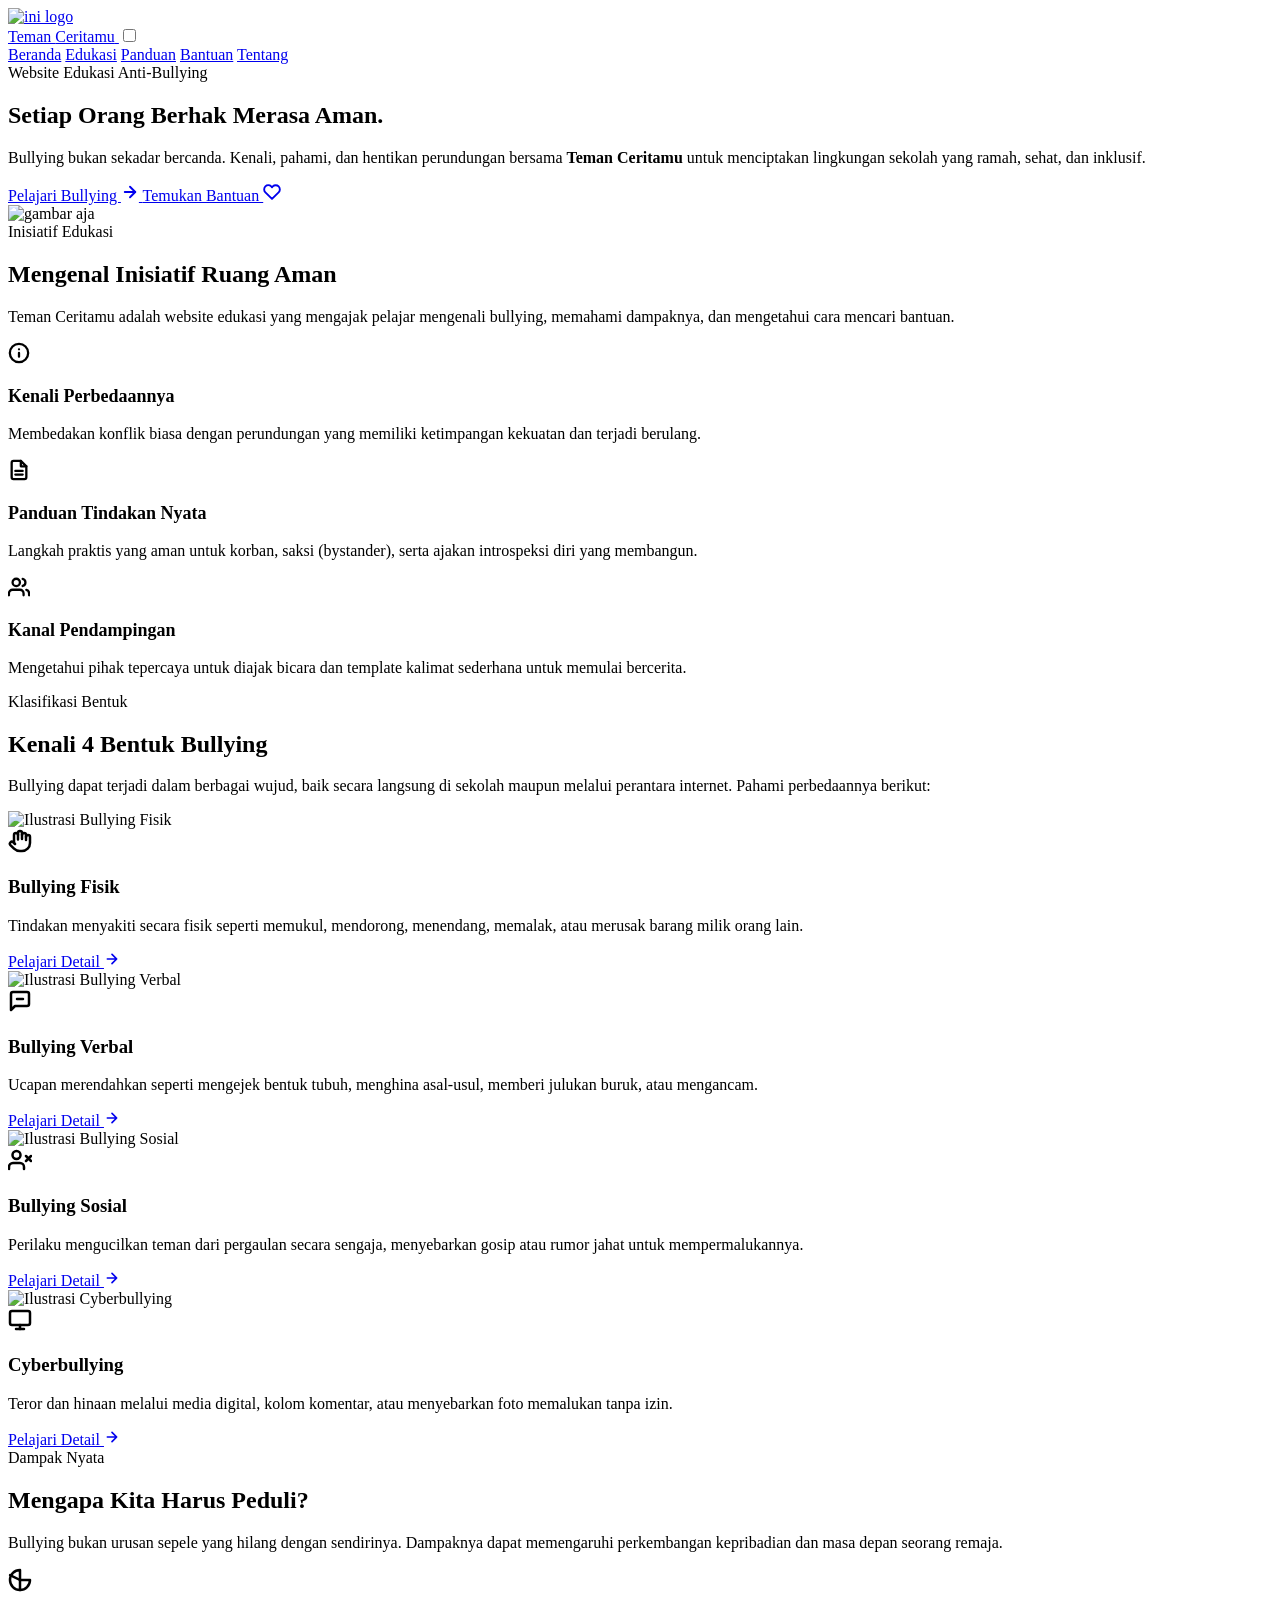
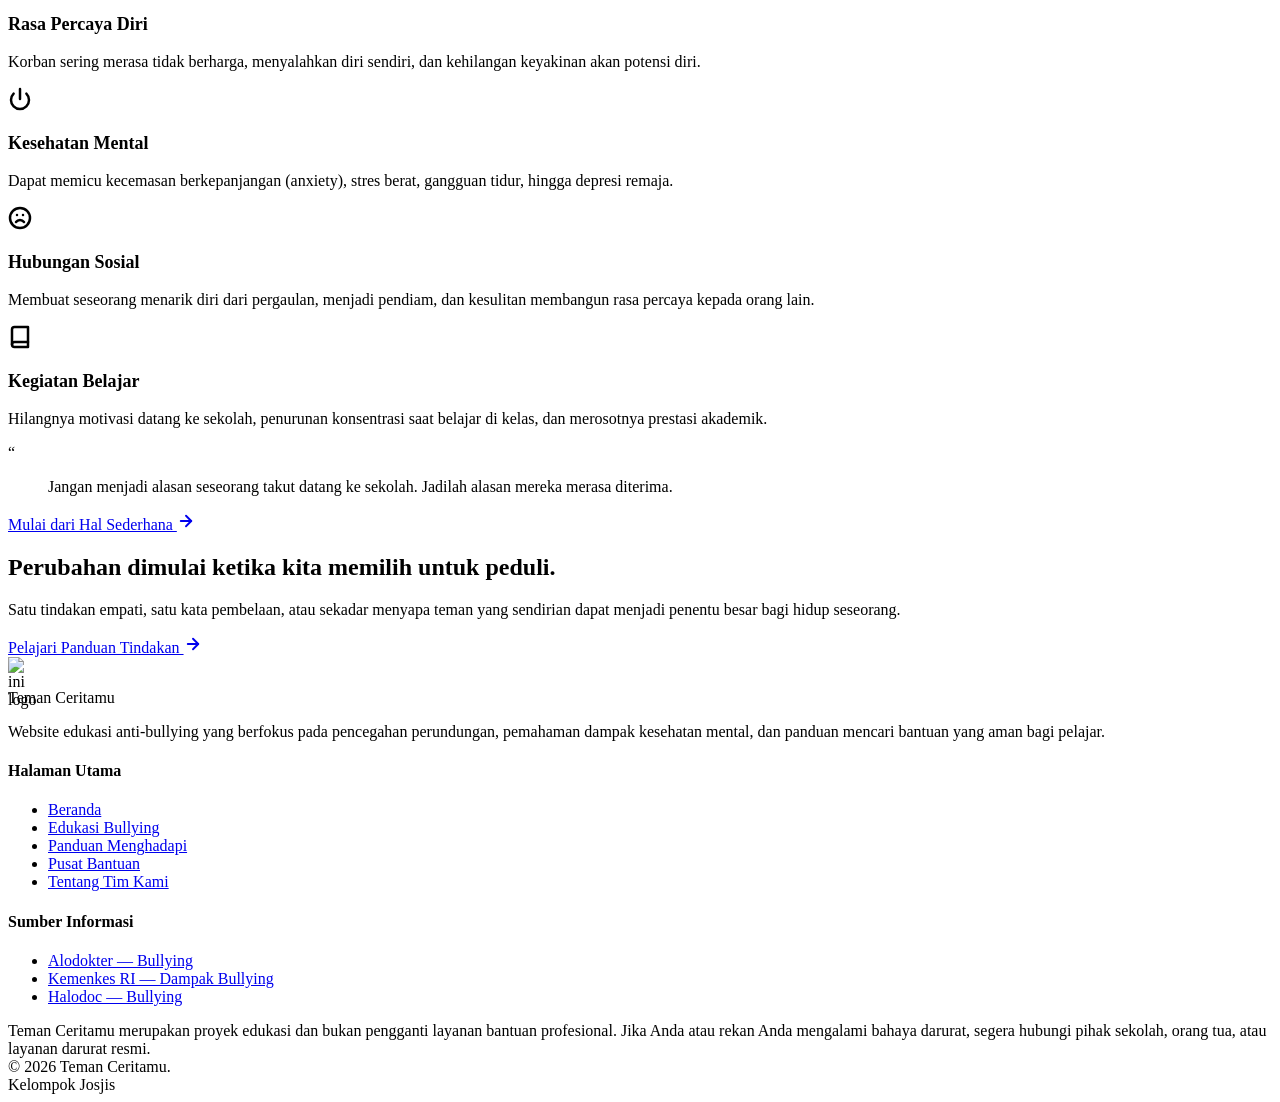
==== index.html @ 31655ce1 "Add files via upload" ====
<!DOCTYPE html>
<html lang="id">
<head>
  <meta charset="UTF-8">
  <meta name="viewport" content="width=device-width, initial-scale=1.0">
  <meta name="description" content="Ruang Aman — Website edukasi anti-bullying untuk pelajar. Kenali bentuk perundungan, pahami dampaknya, dan ketahui langkah aman untuk saling mendukung.">
  <title>Ruang Aman — Setiap Orang Berhak Merasa Aman</title>
  
  <!-- Google Fonts: Plus Jakarta Sans -->
  <link rel="preconnect" href="https://fonts.googleapis.com">
  <link rel="preconnect" href="https://fonts.gstatic.com" crossorigin>
  <link href="https://fonts.googleapis.com/css2?family=Plus+Jakarta+Sans:wght@400;500;600;700;800&display=swap" rel="stylesheet">
  
  <!-- CSS Utama -->
  <link rel="stylesheet" href="css/style.css">
</head>
<body>

  <!-- ========================================================================
       1. NAVBAR
       ======================================================================== -->
  <header class="navbar">
    <div class="container navbar-container">
      <!-- Logo Brand -->
      <a href="index.html" class="brand-logo" aria-label="Beranda Ruang Aman">
        <div class="brand-icon-wrapper">
          <img src="images/logo1.jpg" alt="ini logo">
        </div>
        <span class="brand-name">Teman <span>Ceritamu</span></span>
      </a>

      <!-- Checkbox Toggle Hack untuk Mobile Menu (Pure CSS) -->
      <input type="checkbox" id="navToggleCheckbox" class="nav-toggle-checkbox">
      <label for="navToggleCheckbox" class="nav-toggle" aria-label="Buka navigasi menu">
        <div class="hamburger-line"></div>
      </label>

      <!-- Menu Navigasi Desktop & Mobile -->
      <nav class="nav-menu" id="navMenu">
        <a href="index.html" class="nav-link active">Beranda</a>
        <a href="edukasi.html" class="nav-link">Edukasi</a>
        <a href="panduan.html" class="nav-link">Panduan</a>
        <a href="bantuan.html" class="nav-link">Bantuan</a>
        <a href="tentang.html" class="nav-link">Tentang</a>
      </nav>
    </div>
  </header>

  <!-- ========================================================================
       2. HERO SECTION
       ======================================================================== -->
  <main>
    <section class="hero">
      <div class="container">
        <div class="hero-grid">
          <!-- Sisi Teks / Konten -->
          <div class="hero-content reveal">
            <span class="badge badge-primary">Website Edukasi Anti-Bullying</span>
            <h1 class="hero-title">
              Setiap Orang Berhak <span class="text-gradient">Merasa Aman.</span>
            </h1>
            <p class="hero-subtitle">
              Bullying bukan sekadar bercanda. Kenali, pahami, dan hentikan perundungan bersama <strong>Teman Ceritamu</strong> untuk menciptakan lingkungan sekolah yang ramah, sehat, dan inklusif.
            </p>
            <div class="btn-group">
              <a href="edukasi.html" class="btn btn-primary btn-lg">
                Pelajari Bullying
                <svg width="18" height="18" viewBox="0 0 24 24" fill="none" stroke="currentColor" stroke-width="2.5" stroke-linecap="round" stroke-linejoin="round">
                  <line x1="5" y1="12" x2="19" y2="12"></line>
                  <polyline points="12 5 19 12 12 19"></polyline>
                </svg>
              </a>
              <a href="bantuan.html" class="btn btn-secondary btn-lg">
                Temukan Bantuan
                <svg width="18" height="18" viewBox="0 0 24 24" fill="none" stroke="currentColor" stroke-width="2.5" stroke-linecap="round" stroke-linejoin="round">
                  <path d="M20.84 4.61a5.5 5.5 0 0 0-7.78 0L12 5.67l-1.06-1.06a5.5 5.5 0 0 0-7.78 7.78l1.06 1.06L12 21.23l7.78-7.78 1.06-1.06a5.5 5.5 0 0 0 0-7.78z"></path>
                </svg>
              </a>
            </div>
          </div>

          <!-- Sisi Ilustrasi / Foto Pelajar -->
          <div class="hero-visual reveal delay-100">
            <div class="hero-image-wrapper">
              <img src="images/hero.jpg" alt="gambar aja" class="hero-image">
            </div>
        </div>
      </div>
    </section>

    <!-- ========================================================================
         3. PENGENALAN RUANG AMAN
         ======================================================================== -->
    <section class="section bg-white">
      <div class="container">
        <div class="section-header text-center reveal">
          <span class="badge badge-mint">Inisiatif Edukasi</span>
          <h2 class="section-title">Mengenal Inisiatif Ruang Aman</h2>
          <p class="section-subtitle">
            Teman Ceritamu adalah website edukasi yang mengajak pelajar mengenali bullying, memahami dampaknya, dan mengetahui cara mencari bantuan.
          </p>
        </div>

        <div class="grid-3">
          <!-- Fitur 1 -->
          <div class="feature-box reveal">
            <div class="feature-icon icon-box-blue">
              <svg width="22" height="22" viewBox="0 0 24 24" fill="none" stroke="currentColor" stroke-width="2.5" stroke-linecap="round" stroke-linejoin="round">
                <circle cx="12" cy="12" r="10"></circle>
                <line x1="12" y1="16" x2="12" y2="12"></line>
                <line x1="12" y1="8" x2="12.01" y2="8"></line>
              </svg>
            </div>
            <div>
              <h3 class="card-title" style="font-size: 1.125rem;">Kenali Perbedaannya</h3>
              <p class="card-desc">Membedakan konflik biasa dengan perundungan yang memiliki ketimpangan kekuatan dan terjadi berulang.</p>
            </div>
          </div>

          <!-- Fitur 2 -->
          <div class="feature-box reveal delay-100">
            <div class="feature-icon icon-box-mint">
              <svg width="22" height="22" viewBox="0 0 24 24" fill="none" stroke="currentColor" stroke-width="2.5" stroke-linecap="round" stroke-linejoin="round">
                <path d="M14 2H6a2 2 0 0 0-2 2v16a2 2 0 0 0 2 2h12a2 2 0 0 0 2-2V8z"></path>
                <polyline points="14 2 14 8 20 8"></polyline>
                <line x1="16" y1="13" x2="8" y2="13"></line>
                <line x1="16" y1="17" x2="8" y2="17"></line>
              </svg>
            </div>
            <div>
              <h3 class="card-title" style="font-size: 1.125rem;">Panduan Tindakan Nyata</h3>
              <p class="card-desc">Langkah praktis yang aman untuk korban, saksi (bystander), serta ajakan introspeksi diri yang membangun.</p>
            </div>
          </div>

          <!-- Fitur 3 -->
          <div class="feature-box reveal delay-200">
            <div class="feature-icon icon-box-lavender">
              <svg width="22" height="22" viewBox="0 0 24 24" fill="none" stroke="currentColor" stroke-width="2.5" stroke-linecap="round" stroke-linejoin="round">
                <path d="M17 21v-2a4 4 0 0 0-4-4H5a4 4 0 0 0-4 4v2"></path>
                <circle cx="9" cy="7" r="4"></circle>
                <path d="M23 21v-2a4 4 0 0 0-3-3.87"></path>
                <path d="M16 3.13a4 4 0 0 1 0 7.75"></path>
              </svg>
            </div>
            <div>
              <h3 class="card-title" style="font-size: 1.125rem;">Kanal Pendampingan</h3>
              <p class="card-desc">Mengetahui pihak tepercaya untuk diajak bicara dan template kalimat sederhana untuk memulai bercerita.</p>
            </div>
          </div>
        </div>
      </div>
    </section>

    <!-- ========================================================================
         4. KENALI BENTUK BULLYING
         ======================================================================== -->
    <section class="section bg-light-blue">
      <div class="container">
        <div class="section-header text-center reveal">
          <span class="badge badge-primary">Klasifikasi Bentuk</span>
          <h2 class="section-title">Kenali 4 Bentuk Bullying</h2>
          <p class="section-subtitle">
            Bullying dapat terjadi dalam berbagai wujud, baik secara langsung di sekolah maupun melalui perantara internet. Pahami perbedaannya berikut:
          </p>
        </div>

        <div class="grid-4">
          <!-- Kartu 1: Fisik -->
          <div class="card-media reveal">
            <img src="images/fisik.jpg" alt="Ilustrasi Bullying Fisik" class="card-media-img">
            <div class="card-media-body">
              <div class="icon-box icon-box-rose">
                <svg width="24" height="24" viewBox="0 0 24 24" fill="none" stroke="currentColor" stroke-width="2.5" stroke-linecap="round" stroke-linejoin="round">
                  <path d="M18 11V6a2 2 0 0 0-2-2v0a2 2 0 0 0-2 2v0"></path>
                  <path d="M14 10V4a2 2 0 0 0-2-2v0a2 2 0 0 0-2 2v2"></path>
                  <path d="M10 10.5V6a2 2 0 0 0-2-2v0a2 2 0 0 0-2 2v8"></path>
                  <path d="M18 8a2 2 0 1 1 4 0v6a8 8 0 0 1-8 8h-2c-2.8 0-4.5-.86-5.99-2.34l-3.6-3.6a2 2 0 0 1 2.83-2.82L7 15"></path>
                </svg>
              </div>
              <h3 class="card-title">Bullying Fisik</h3>
              <p class="card-desc">Tindakan menyakiti secara fisik seperti memukul, mendorong, menendang, memalak, atau merusak barang milik orang lain.</p>
              <a href="edukasi.html" class="card-link">
                Pelajari Detail
                <svg width="16" height="16" viewBox="0 0 24 24" fill="none" stroke="currentColor" stroke-width="2.5" stroke-linecap="round" stroke-linejoin="round"><path d="M5 12h14M12 5l7 7-7 7"/></svg>
              </a>
            </div>
          </div>

          <!-- Kartu 2: Verbal -->
          <div class="card-media reveal delay-100">
            <img src="images/verbal.jpeg" alt="Ilustrasi Bullying Verbal" class="card-media-img">
            <div class="card-media-body">
              <div class="icon-box icon-box-amber">
                <svg width="24" height="24" viewBox="0 0 24 24" fill="none" stroke="currentColor" stroke-width="2.5" stroke-linecap="round" stroke-linejoin="round">
                  <path d="M21 15a2 2 0 0 1-2 2H7l-4 4V5a2 2 0 0 1 2-2h14a2 2 0 0 1 2 2z"></path>
                  <line x1="9" y1="10" x2="15" y2="10"></line>
                </svg>
              </div>
              <h3 class="card-title">Bullying Verbal</h3>
              <p class="card-desc">Ucapan merendahkan seperti mengejek bentuk tubuh, menghina asal-usul, memberi julukan buruk, atau mengancam.</p>
              <a href="edukasi.html" class="card-link">
                Pelajari Detail
                <svg width="16" height="16" viewBox="0 0 24 24" fill="none" stroke="currentColor" stroke-width="2.5" stroke-linecap="round" stroke-linejoin="round"><path d="M5 12h14M12 5l7 7-7 7"/></svg>
              </a>
            </div>
          </div>

          <!-- Kartu 3: Sosial -->
          <div class="card-media reveal delay-200">
            <img src="images/sosial.jpeg" alt="Ilustrasi Bullying Sosial" class="card-media-img">
            <div class="card-media-body">
              <div class="icon-box icon-box-lavender">
                <svg width="24" height="24" viewBox="0 0 24 24" fill="none" stroke="currentColor" stroke-width="2.5" stroke-linecap="round" stroke-linejoin="round">
                  <path d="M16 21v-2a4 4 0 0 0-4-4H5a4 4 0 0 0-4 4v2"></path>
                  <circle cx="8.5" cy="7" r="4"></circle>
                  <line x1="18" y1="8" x2="23" y2="13"></line>
                  <line x1="23" y1="8" x2="18" y2="13"></line>
                </svg>
              </div>
              <h3 class="card-title">Bullying Sosial</h3>
              <p class="card-desc">Perilaku mengucilkan teman dari pergaulan secara sengaja, menyebarkan gosip atau rumor jahat untuk mempermalukannya.</p>
              <a href="edukasi.html" class="card-link">
                Pelajari Detail
                <svg width="16" height="16" viewBox="0 0 24 24" fill="none" stroke="currentColor" stroke-width="2.5" stroke-linecap="round" stroke-linejoin="round"><path d="M5 12h14M12 5l7 7-7 7"/></svg>
              </a>
            </div>
          </div>

          <!-- Kartu 4: Cyberbullying -->
          <div class="card-media reveal delay-300">
            <img src="images/cyber.jpeg" alt="Ilustrasi Cyberbullying" class="card-media-img">
            <div class="card-media-body">
              <div class="icon-box icon-box-blue">
                <svg width="24" height="24" viewBox="0 0 24 24" fill="none" stroke="currentColor" stroke-width="2.5" stroke-linecap="round" stroke-linejoin="round">
                  <rect x="2" y="3" width="20" height="14" rx="2" ry="2"></rect>
                  <line x1="8" y1="21" x2="16" y2="21"></line>
                  <line x1="12" y1="17" x2="12" y2="21"></line>
                </svg>
              </div>
              <h3 class="card-title">Cyberbullying</h3>
              <p class="card-desc">Teror dan hinaan melalui media digital, kolom komentar, atau menyebarkan foto memalukan tanpa izin.</p>
              <a href="edukasi.html" class="card-link">
                Pelajari Detail
                <svg width="16" height="16" viewBox="0 0 24 24" fill="none" stroke="currentColor" stroke-width="2.5" stroke-linecap="round" stroke-linejoin="round"><path d="M5 12h14M12 5l7 7-7 7"/></svg>
              </a>
            </div>
          </div>
        </div>
      </div>
    </section>

    <!-- ========================================================================
         5. MENGAPA KITA HARUS PEDULI?
         ======================================================================== -->
    <section class="section bg-white">
      <div class="container">
        <div class="section-header text-center reveal">
          <span class="badge badge-amber">Dampak Nyata</span>
          <h2 class="section-title">Mengapa Kita Harus Peduli?</h2>
          <p class="section-subtitle">
            Bullying bukan urusan sepele yang hilang dengan sendirinya. Dampaknya dapat memengaruhi perkembangan kepribadian dan masa depan seorang remaja.
          </p>
        </div>

        <div class="grid-4">
          <div class="card card-hover reveal">
            <div class="icon-box icon-box-mint">
              <svg width="24" height="24" viewBox="0 0 24 24" fill="none" stroke="currentColor" stroke-width="2.5" stroke-linecap="round" stroke-linejoin="round">
                <path d="M12 2a10 10 0 1 0 10 10H12V2z"></path>
                <path d="M12 12 2.1 7.1"></path>
                <path d="M12 12v10"></path>
              </svg>
            </div>
            <h3 class="card-title" style="font-size: 1.125rem;">Rasa Percaya Diri</h3>
            <p class="card-desc">Korban sering merasa tidak berharga, menyalahkan diri sendiri, dan kehilangan keyakinan akan potensi diri.</p>
          </div>

          <div class="card card-hover reveal delay-100">
            <div class="icon-box icon-box-blue">
              <svg width="24" height="24" viewBox="0 0 24 24" fill="none" stroke="currentColor" stroke-width="2.5" stroke-linecap="round" stroke-linejoin="round">
                <path d="M18.36 6.64a9 9 0 1 1-12.73 0"></path>
                <line x1="12" y1="2" x2="12" y2="12"></line>
              </svg>
            </div>
            <h3 class="card-title" style="font-size: 1.125rem;">Kesehatan Mental</h3>
            <p class="card-desc">Dapat memicu kecemasan berkepanjangan (anxiety), stres berat, gangguan tidur, hingga depresi remaja.</p>
          </div>

          <div class="card card-hover reveal delay-200">
            <div class="icon-box icon-box-lavender">
              <svg width="24" height="24" viewBox="0 0 24 24" fill="none" stroke="currentColor" stroke-width="2.5" stroke-linecap="round" stroke-linejoin="round">
                <circle cx="12" cy="12" r="10"></circle>
                <path d="M16 16s-1.5-2-4-2-4 2-4 2"></path>
                <line x1="9" y1="9" x2="9.01" y2="9"></line>
                <line x1="15" y1="9" x2="15.01" y2="9"></line>
              </svg>
            </div>
            <h3 class="card-title" style="font-size: 1.125rem;">Hubungan Sosial</h3>
            <p class="card-desc">Membuat seseorang menarik diri dari pergaulan, menjadi pendiam, dan kesulitan membangun rasa percaya kepada orang lain.</p>
          </div>

          <div class="card card-hover reveal delay-300">
            <div class="icon-box icon-box-amber">
              <svg width="24" height="24" viewBox="0 0 24 24" fill="none" stroke="currentColor" stroke-width="2.5" stroke-linecap="round" stroke-linejoin="round">
                <path d="M4 19.5A2.5 2.5 0 0 1 6.5 17H20"></path>
                <path d="M6.5 2H20v20H6.5A2.5 2.5 0 0 1 4 19.5v-15A2.5 2.5 0 0 1 6.5 2z"></path>
              </svg>
            </div>
            <h3 class="card-title" style="font-size: 1.125rem;">Kegiatan Belajar</h3>
            <p class="card-desc">Hilangnya motivasi datang ke sekolah, penurunan konsentrasi saat belajar di kelas, dan merosotnya prestasi akademik.</p>
          </div>
        </div>
      </div>
    </section>

    <!-- ========================================================================
         6. AJAKAN POSITIF
         ======================================================================== -->
    <section class="section bg-light-mint">
      <div class="container container-narrow">
        <div class="quote-banner reveal">
          <div class="quote-icon">“</div>
          <blockquote class="quote-text">
            Jangan menjadi alasan seseorang takut datang ke sekolah. <span class="quote-highlight">Jadilah alasan mereka merasa diterima.</span>
          </blockquote>
          <a href="panduan.html" class="btn btn-mint btn-lg">
            Mulai dari Hal Sederhana
            <svg width="18" height="18" viewBox="0 0 24 24" fill="none" stroke="currentColor" stroke-width="2.5" stroke-linecap="round" stroke-linejoin="round">
              <line x1="5" y1="12" x2="19" y2="12"></line>
              <polyline points="12 5 19 12 12 19"></polyline>
            </svg>
          </a>
        </div>
      </div>
    </section>

    <!-- ========================================================================
         7. PENUTUP HALAMAN (BANNER CTA)
         ======================================================================== -->
    <section class="section-sm bg-white">
      <div class="container">
        <div class="cta-banner reveal">
          <h2 class="cta-banner-title">Perubahan dimulai ketika kita memilih untuk peduli.</h2>
          <p class="cta-banner-desc">
            Satu tindakan empati, satu kata pembelaan, atau sekadar menyapa teman yang sendirian dapat menjadi penentu besar bagi hidup seseorang.
          </p>
          <div class="btn-group" style="justify-content: center;">
            <a href="panduan.html" class="btn btn-white btn-lg">
              Pelajari Panduan Tindakan
              <svg width="18" height="18" viewBox="0 0 24 24" fill="none" stroke="currentColor" stroke-width="2.5" stroke-linecap="round" stroke-linejoin="round">
                <line x1="5" y1="12" x2="19" y2="12"></line>
                <polyline points="12 5 19 12 12 19"></polyline>
              </svg>
            </a>
          </div>
        </div>
      </div>
    </section>
  </main>

  <!-- ========================================================================
       8. FOOTER
       ======================================================================== -->
  <footer class="footer">
    <div class="container">
      <div class="footer-grid">
        <!-- Kolom Brand -->
        <div>
          <div class="footer-brand-title">
            <div style="width: 32px; height: 32px;">
          <img src="images/logo1.jpg" alt="ini logo">
            </div>
            <span>Teman Ceritamu</span>
          </div>
          <p class="footer-brand-desc">
            Website edukasi anti-bullying yang berfokus pada pencegahan perundungan, pemahaman dampak kesehatan mental, dan panduan mencari bantuan yang aman bagi pelajar.
          </p>
        </div>

        <!-- Kolom Navigasi -->
        <div>
          <h4 class="footer-column-title">Halaman Utama</h4>
          <ul class="footer-links">
            <li><a href="index.html" class="footer-link">Beranda</a></li>
            <li><a href="edukasi.html" class="footer-link">Edukasi Bullying</a></li>
            <li><a href="panduan.html" class="footer-link">Panduan Menghadapi</a></li>
            <li><a href="bantuan.html" class="footer-link">Pusat Bantuan</a></li>
            <li><a href="tentang.html" class="footer-link">Tentang Tim Kami</a></li>
          </ul>
        </div>

        <!-- Kolom Sumber Referensi -->
        <div>
          <h4 class="footer-column-title">Sumber Informasi</h4>
          <ul class="footer-links">
            <li>
              <a href="https://www.alodokter.com/bullying" target="_blank" rel="noopener noreferrer" class="footer-link">
                Alodokter — Bullying
              </a>
            </li>
            <li>
              <a href="https://keslan.kemkes.go.id/view_artikel/3704/dampak-perilaku-bullying-di-sekolah-terhadap-kesehatan-mental-anak" target="_blank" rel="noopener noreferrer" class="footer-link">
                Kemenkes RI — Dampak Bullying
              </a>
            </li>
            <li>
              <a href="https://www.halodoc.com/kesehatan/bullying" target="_blank" rel="noopener noreferrer" class="footer-link">
                Halodoc — Bullying
              </a>
            </li>
          </ul>
        </div>
      </div>

      <!-- Catatan Edukasi Disclaimer -->
      <div class="footer-disclaimer">
        Teman Ceritamu merupakan proyek edukasi dan bukan pengganti layanan bantuan profesional. Jika Anda atau rekan Anda mengalami bahaya darurat, segera hubungi pihak sekolah, orang tua, atau layanan darurat resmi.
      </div>

      <!-- Baris Bawah Copyright -->
      <div class="footer-bottom">
        <div>&copy; 2026 Teman Ceritamu.</div>
        <div>Kelompok Josjis</div>
      </div>
    </div>
  </footer>
</body>
</html>
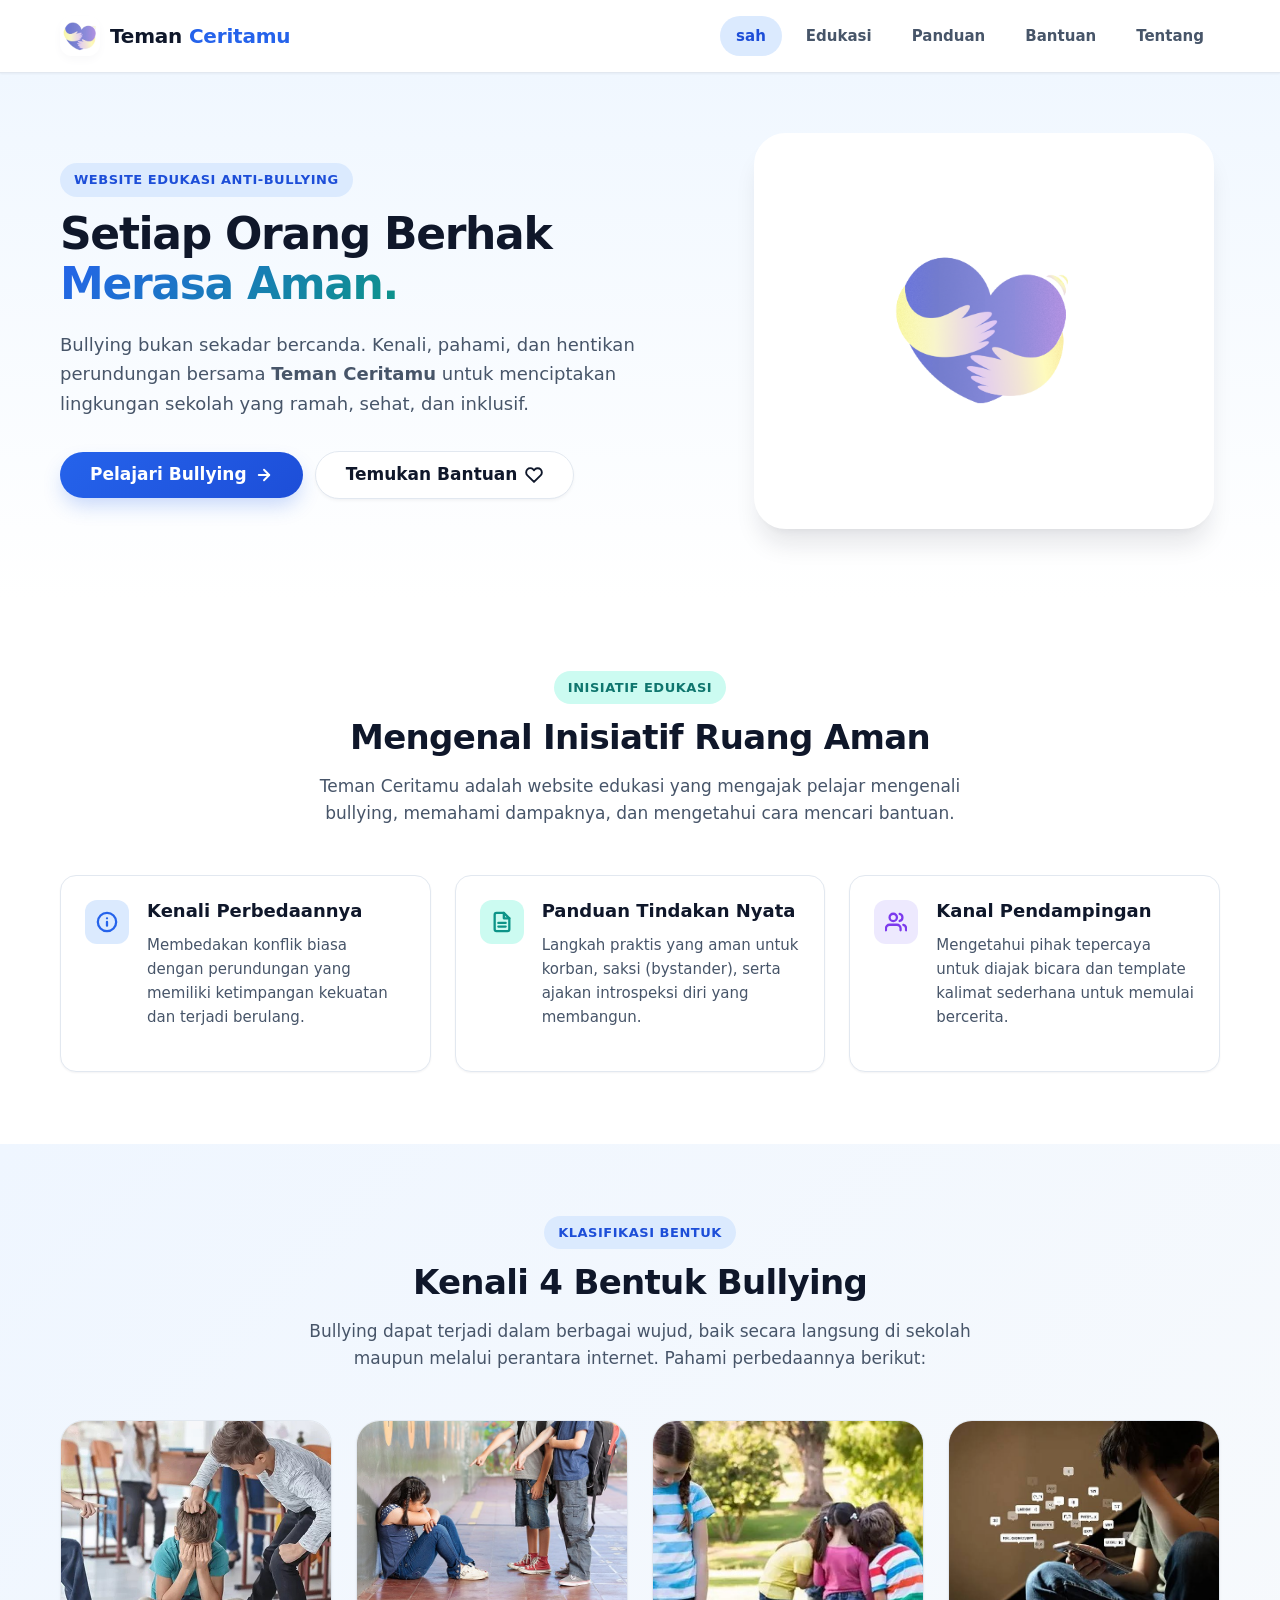
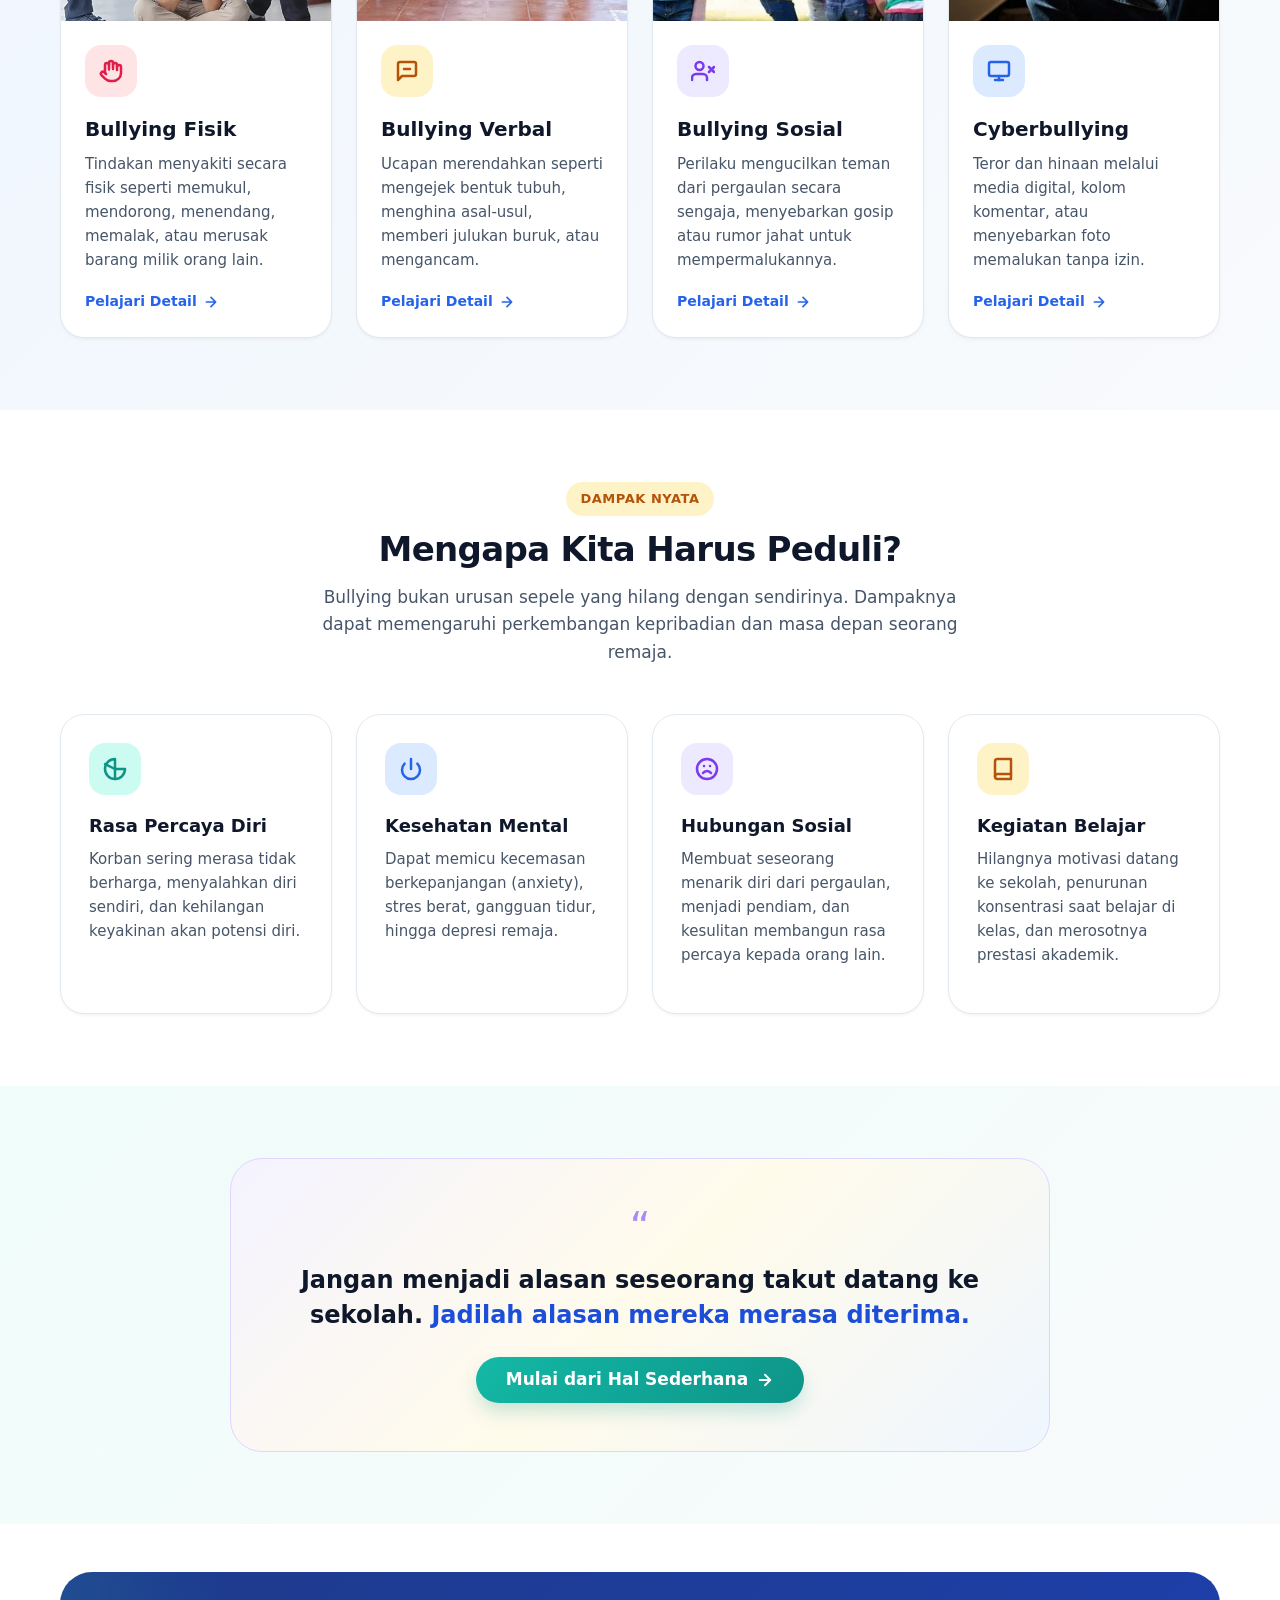
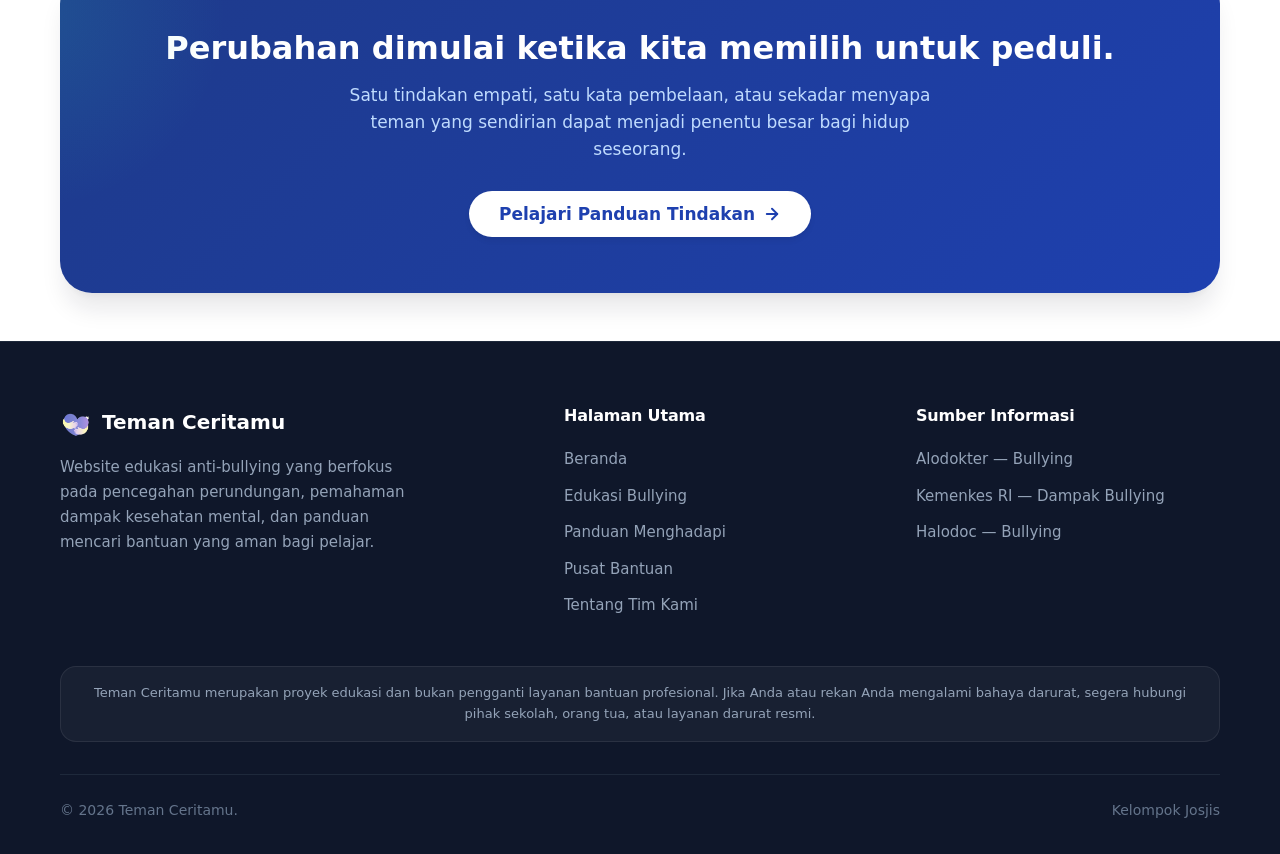
==== commit e77989a9: "secon" ====
--- a/index.html
+++ b/index.html
@@ -37,7 +37,7 @@
 
       <!-- Menu Navigasi Desktop & Mobile -->
       <nav class="nav-menu" id="navMenu">
-        <a href="index.html" class="nav-link active">Beranda</a>
+        <a href="index.html" class="nav-link active">sah</a>
         <a href="edukasi.html" class="nav-link">Edukasi</a>
         <a href="panduan.html" class="nav-link">Panduan</a>
         <a href="bantuan.html" class="nav-link">Bantuan</a>
--- a/css/style.css
+++ b/css/style.css
@@ -0,0 +1,2162 @@
+/* ==========================================================================
+   RUANG AMAN — WEBSITE EDUKASI ANTI-BULLYING
+   100% PURE HTML5 & CSS3 (Murni Tanpa JavaScript & Tanpa Framework)
+   ========================================================================== */
+
+/* --------------------------------------------------------------------------
+   1. CSS VARIABLES (DESIGN SYSTEM TOKENS)
+   -------------------------------------------------------------------------- */
+:root {
+  /* Warna Utama (Soft & Vibrant Blue) */
+  --primary-50: #eff6ff;
+  --primary-100: #dbeafe;
+  --primary-200: #bfdbfe;
+  --primary-300: #93c5fd;
+  --primary-400: #60a5fa;
+  --primary-500: #3b82f6;
+  --primary-600: #2563eb;
+  --primary-700: #1d4ed8;
+  --primary-800: #1e40af;
+  --primary-900: #1e3a8a;
+
+  /* Warna Pendukung (Toska / Mint) */
+  --mint-50: #f0fdfa;
+  --mint-100: #ccfbf1;
+  --mint-200: #99f6e4;
+  --mint-300: #5eead4;
+  --mint-400: #2dd4bf;
+  --mint-500: #14b8a6;
+  --mint-600: #0d9488;
+  --mint-700: #0f766e;
+
+  /* Warna Aksen (Lavender & Kuning Lembut) */
+  --lavender-50: #f5f3ff;
+  --lavender-100: #ede9fe;
+  --lavender-200: #ddd6fe;
+  --lavender-400: #a78bfa;
+  --lavender-600: #7c3aed;
+
+  --amber-50: #fffbeb;
+  --amber-100: #fef3c7;
+  --amber-200: #fde68a;
+  --amber-500: #f59e0b;
+  --amber-700: #b45309;
+
+  --rose-50: #fff1f2;
+  --rose-100: #ffe4e6;
+  --rose-500: #f43f5e;
+  --rose-600: #e11d48;
+
+  /* Latar Belakang & Netral */
+  --bg-body: #f8fafc;
+  --bg-surface: #ffffff;
+  --bg-surface-alt: #f1f5f9;
+  --bg-footer: #0f172a;
+
+  /* Tipografi & Teks */
+  --text-main: #0f172a;
+  --text-muted: #475569;
+  --text-light: #64748b;
+  --text-lighter: #94a3b8;
+  --text-white: #ffffff;
+
+  /* Border & Garis */
+  --border-light: #e2e8f0;
+  --border-primary: #bfdbfe;
+
+  /* Shadow / Bayangan Halus Modern */
+  --shadow-xs: 0 1px 2px 0 rgba(15, 23, 42, 0.05);
+  --shadow-sm: 0 2px 4px -1px rgba(15, 23, 42, 0.06), 0 1px 2px -1px rgba(15, 23, 42, 0.04);
+  --shadow-md: 0 4px 6px -1px rgba(15, 23, 42, 0.08), 0 2px 4px -2px rgba(15, 23, 42, 0.04);
+  --shadow-lg: 0 10px 15px -3px rgba(15, 23, 42, 0.08), 0 4px 6px -4px rgba(15, 23, 42, 0.04);
+  --shadow-xl: 0 20px 25px -5px rgba(15, 23, 42, 0.1), 0 8px 10px -6px rgba(15, 23, 42, 0.05);
+  --shadow-primary: 0 10px 20px -3px rgba(37, 99, 235, 0.25);
+
+  /* Radius / Sudut Membulat */
+  --radius-sm: 8px;
+  --radius-md: 12px;
+  --radius-lg: 16px;
+  --radius-xl: 24px;
+  --radius-2xl: 32px;
+  --radius-full: 9999px;
+
+  /* Tipografi */
+  --font-family: 'Plus Jakarta Sans', system-ui, -apple-system, BlinkMacSystemFont, 'Segoe UI', Roboto, sans-serif;
+  --transition-fast: 0.2s cubic-bezier(0.4, 0, 0.2, 1);
+  --transition-normal: 0.3s cubic-bezier(0.4, 0, 0.2, 1);
+  --transition-slow: 0.5s cubic-bezier(0.4, 0, 0.2, 1);
+
+  /* Dimensi Container */
+  --container-max: 1200px;
+}
+
+/* --------------------------------------------------------------------------
+   2. RESET & DASAR
+   -------------------------------------------------------------------------- */
+*,
+*::before,
+*::after {
+  box-sizing: border-box;
+  margin: 0;
+  padding: 0;
+}
+
+html {
+  font-size: 16px;
+  scroll-behavior: smooth;
+  -webkit-text-size-adjust: 100%;
+}
+
+body {
+  font-family: var(--font-family);
+  background-color: var(--bg-body);
+  color: var(--text-main);
+  line-height: 1.65;
+  overflow-x: hidden;
+  display: flex;
+  flex-direction: column;
+  min-height: 100vh;
+}
+
+main {
+  flex: 1 0 auto;
+}
+
+img,
+svg {
+  display: block;
+  max-width: 100%;
+  height: auto;
+}
+
+a {
+  color: var(--primary-600);
+  text-decoration: none;
+  transition: color var(--transition-fast), transform var(--transition-fast);
+}
+
+a:hover {
+  color: var(--primary-700);
+}
+
+button {
+  font-family: inherit;
+  font-size: inherit;
+  border: none;
+  background: none;
+  cursor: pointer;
+}
+
+ul, ol {
+  list-style: none;
+}
+
+h1, h2, h3, h4, h5, h6 {
+  color: var(--text-main);
+  font-weight: 700;
+  line-height: 1.25;
+}
+
+/* --------------------------------------------------------------------------
+   3. LAYOUT & CONTAINER
+   -------------------------------------------------------------------------- */
+.container {
+  width: 100%;
+  max-width: var(--container-max);
+  margin-left: auto;
+  margin-right: auto;
+  padding-left: 20px;
+  padding-right: 20px;
+}
+
+.container-narrow {
+  max-width: 860px;
+}
+
+.section {
+  padding-top: 72px;
+  padding-bottom: 72px;
+}
+
+.section-sm {
+  padding-top: 48px;
+  padding-bottom: 48px;
+}
+
+.section-lg {
+  padding-top: 96px;
+  padding-bottom: 96px;
+}
+
+.bg-white {
+  background-color: var(--bg-surface);
+}
+
+.bg-body {
+  background-color: var(--bg-body);
+}
+
+.bg-light-blue {
+  background: linear-gradient(135deg, var(--primary-50) 0%, var(--bg-body) 100%);
+}
+
+.bg-light-mint {
+  background: linear-gradient(135deg, var(--mint-50) 0%, var(--bg-body) 100%);
+}
+
+.bg-gradient-soft {
+  background: linear-gradient(135deg, #f0f7ff 0%, #f0fdf9 50%, #faf5ff 100%);
+}
+
+/* --------------------------------------------------------------------------
+   4. TIPOGRAFI & SECTION HEADER
+   -------------------------------------------------------------------------- */
+.section-header {
+  margin-bottom: 48px;
+}
+
+.section-header.text-center {
+  text-align: center;
+}
+
+.badge {
+  display: inline-flex;
+  align-items: center;
+  gap: 6px;
+  padding: 6px 14px;
+  border-radius: var(--radius-full);
+  font-size: 0.8125rem;
+  font-weight: 700;
+  letter-spacing: 0.04em;
+  text-transform: uppercase;
+  margin-bottom: 12px;
+}
+
+.badge-primary {
+  background-color: var(--primary-100);
+  color: var(--primary-700);
+}
+
+.badge-mint {
+  background-color: var(--mint-100);
+  color: var(--mint-700);
+}
+
+.badge-lavender {
+  background-color: var(--lavender-100);
+  color: var(--lavender-600);
+}
+
+.badge-amber {
+  background-color: var(--amber-100);
+  color: var(--amber-700);
+}
+
+.section-title {
+  font-size: 2.125rem;
+  font-weight: 800;
+  letter-spacing: -0.02em;
+  color: var(--text-main);
+  margin-bottom: 14px;
+}
+
+.section-subtitle {
+  font-size: 1.0625rem;
+  color: var(--text-muted);
+  max-width: 680px;
+  line-height: 1.6;
+}
+
+.section-header.text-center .section-subtitle {
+  margin-left: auto;
+  margin-right: auto;
+}
+
+.text-gradient {
+  background: linear-gradient(135deg, var(--primary-600) 0%, var(--mint-600) 100%);
+  -webkit-background-clip: text;
+  -webkit-text-fill-color: transparent;
+  background-clip: text;
+}
+
+/* --------------------------------------------------------------------------
+   5. NAVBAR & NAVIGASI (PURE CSS HAMBURGER HACK)
+   -------------------------------------------------------------------------- */
+.navbar {
+  position: sticky;
+  top: 0;
+  z-index: 100;
+  background-color: rgba(255, 255, 255, 0.94);
+  backdrop-filter: blur(12px);
+  -webkit-backdrop-filter: blur(12px);
+  border-bottom: 1px solid var(--border-light);
+  box-shadow: var(--shadow-xs);
+  transition: all var(--transition-fast);
+}
+
+.navbar-container {
+  display: flex;
+  align-items: center;
+  justify-content: space-between;
+  height: 72px;
+  position: relative;
+}
+
+/* Logo */
+.brand-logo {
+  display: flex;
+  align-items: center;
+  gap: 10px;
+  font-size: 1.25rem;
+  font-weight: 800;
+  color: var(--primary-900);
+  letter-spacing: -0.01em;
+}
+
+.brand-icon-wrapper {
+  width: 40px;
+  height: 40px;
+  border-radius: var(--radius-md);
+  display: flex;
+  align-items: center;
+  justify-content: center;
+  color: #ffffff;
+  box-shadow: 0 4px 10px rgb(249, 249, 250);
+  transition: transform var(--transition-fast);
+}
+
+.brand-logo:hover .brand-icon-wrapper {
+  transform: scale(1.05);
+}
+
+.brand-name {
+  color: var(--text-main);
+}
+
+.brand-name span {
+  color: var(--primary-600);
+}
+
+/* Checkbox Toggle Hack untuk Mobile */
+.nav-toggle-checkbox {
+  position: absolute;
+  opacity: 0;
+  pointer-events: none;
+}
+
+.nav-toggle {
+  display: none;
+  width: 44px;
+  height: 44px;
+  border-radius: var(--radius-md);
+  align-items: center;
+  justify-content: center;
+  color: var(--text-main);
+  background-color: transparent;
+  cursor: pointer;
+  transition: background-color var(--transition-fast);
+  user-select: none;
+}
+
+.nav-toggle:hover {
+  background-color: var(--primary-50);
+  color: var(--primary-600);
+}
+
+.hamburger-line {
+  width: 22px;
+  height: 2.2px;
+  background-color: currentColor;
+  border-radius: 2px;
+  transition: all 0.25s ease;
+  position: relative;
+}
+
+.hamburger-line::before,
+.hamburger-line::after {
+  content: '';
+  position: absolute;
+  width: 22px;
+  height: 2.2px;
+  background-color: currentColor;
+  border-radius: 2px;
+  left: 0;
+  transition: all 0.25s ease;
+}
+
+.hamburger-line::before {
+  top: -7px;
+}
+
+.hamburger-line::after {
+  top: 7px;
+}
+
+/* Menu Navigasi Desktop */
+.nav-menu {
+  display: flex;
+  align-items: center;
+  gap: 8px;
+}
+
+.nav-link {
+  display: inline-flex;
+  align-items: center;
+  padding: 8px 16px;
+  border-radius: var(--radius-full);
+  font-size: 0.9375rem;
+  font-weight: 600;
+  color: var(--text-muted);
+  transition: all var(--transition-fast);
+}
+
+.nav-link:hover {
+  color: var(--primary-600);
+  background-color: var(--primary-50);
+}
+
+.nav-link.active {
+  color: var(--primary-700);
+  background-color: var(--primary-100);
+  font-weight: 700;
+}
+
+/* --------------------------------------------------------------------------
+   6. TOMBOL (BUTTONS)
+   -------------------------------------------------------------------------- */
+.btn {
+  display: inline-flex;
+  align-items: center;
+  justify-content: center;
+  gap: 8px;
+  padding: 12px 24px;
+  border-radius: var(--radius-full);
+  font-size: 0.9375rem;
+  font-weight: 700;
+  line-height: 1;
+  text-align: center;
+  cursor: pointer;
+  transition: all var(--transition-fast);
+  white-space: nowrap;
+}
+
+.btn-primary {
+  background: linear-gradient(135deg, var(--primary-600) 0%, var(--primary-700) 100%);
+  color: #ffffff;
+  box-shadow: var(--shadow-primary);
+}
+
+.btn-primary:hover {
+  color: #ffffff;
+  background: linear-gradient(135deg, var(--primary-700) 0%, var(--primary-800) 100%);
+  box-shadow: 0 12px 24px -4px rgba(37, 99, 235, 0.35);
+  transform: translateY(-2px);
+}
+
+.btn-secondary {
+  background-color: var(--bg-surface);
+  color: var(--text-main);
+  border: 1px solid var(--border-light);
+  box-shadow: var(--shadow-sm);
+}
+
+.btn-secondary:hover {
+  background-color: var(--primary-50);
+  border-color: var(--primary-200);
+  color: var(--primary-700);
+  transform: translateY(-2px);
+}
+
+.btn-mint {
+  background: linear-gradient(135deg, var(--mint-500) 0%, var(--mint-600) 100%);
+  color: #ffffff;
+  box-shadow: 0 10px 20px -3px rgba(13, 148, 136, 0.25);
+}
+
+.btn-mint:hover {
+  color: #ffffff;
+  background: linear-gradient(135deg, var(--mint-600) 0%, var(--mint-700) 100%);
+  transform: translateY(-2px);
+}
+
+.btn-outline {
+  background-color: transparent;
+  color: var(--primary-600);
+  border: 1.5px solid var(--primary-300);
+}
+
+.btn-outline:hover {
+  background-color: var(--primary-50);
+  border-color: var(--primary-600);
+  color: var(--primary-700);
+}
+
+.btn-white {
+  background-color: #ffffff;
+  color: var(--primary-800);
+  box-shadow: var(--shadow-md);
+}
+
+.btn-white:hover {
+  background-color: var(--primary-50);
+  color: var(--primary-900);
+  transform: translateY(-2px);
+}
+
+.btn-sm {
+  padding: 8px 16px;
+  font-size: 0.875rem;
+}
+
+.btn-lg {
+  padding: 14px 30px;
+  font-size: 1.0625rem;
+}
+
+.btn-group {
+  display: flex;
+  flex-wrap: wrap;
+  gap: 12px;
+  align-items: center;
+}
+
+/* --------------------------------------------------------------------------
+   7. HERO SECTION
+   -------------------------------------------------------------------------- */
+.hero {
+  padding-top: 60px;
+  padding-bottom: 70px;
+  background: linear-gradient(180deg, #f0f7ff 0%, #ffffff 100%);
+  position: relative;
+  overflow: hidden;
+}
+
+.hero-grid {
+  display: grid;
+  grid-template-columns: 1.15fr 0.85fr;
+  gap: 48px;
+  align-items: center;
+}
+
+.hero-content {
+  max-width: 600px;
+}
+
+.hero-title {
+  font-size: 2.75rem;
+  font-weight: 800;
+  letter-spacing: -0.03em;
+  line-height: 1.15;
+  color: var(--text-main);
+  margin-bottom: 20px;
+}
+
+.hero-subtitle {
+  font-size: 1.125rem;
+  color: var(--text-muted);
+  line-height: 1.65;
+  margin-bottom: 32px;
+}
+
+.hero-visual {
+  position: relative;
+  display: flex;
+  justify-content: center;
+  align-items: center;
+}
+
+.hero-image-wrapper {
+  position: relative;
+  width: 100%;
+  max-width: 460px;
+  border-radius: var(--radius-2xl);
+  overflow: hidden;
+  box-shadow: var(--shadow-xl);
+  border: 8px solid #ffffff;
+  background-color: #ffffff;
+  transition: transform var(--transition-normal);
+}
+
+.hero-image-wrapper:hover {
+  transform: translateY(-4px);
+}
+
+.hero-image {
+  width: 100%;
+  height: 380px;
+  object-fit: cover;
+  border-radius: var(--radius-xl);
+  display: block;
+}
+
+.pill-icon {
+  width: 28px;
+  height: 28px;
+  border-radius: 50%;
+  display: flex;
+  align-items: center;
+  justify-content: center;
+}
+
+.pill-icon.blue {
+  background-color: var(--primary-100);
+  color: var(--primary-600);
+}
+
+.pill-icon.mint {
+  background-color: var(--mint-100);
+  color: var(--mint-600);
+}
+
+@keyframes floatSlow {
+  0% { transform: translateY(0px); }
+  100% { transform: translateY(-8px); }
+}
+
+/* Page Hero Sub-Halaman */
+.page-hero {
+  padding-top: 56px;
+  padding-bottom: 56px;
+  background: linear-gradient(180deg, var(--primary-50) 0%, var(--bg-body) 100%);
+  text-align: center;
+  border-bottom: 1px solid var(--border-light);
+}
+
+.page-hero-title {
+  font-size: 2.375rem;
+  font-weight: 800;
+  letter-spacing: -0.02em;
+  margin-bottom: 14px;
+  color: var(--text-main);
+}
+
+.page-hero-subtitle {
+  font-size: 1.125rem;
+  color: var(--text-muted);
+  max-width: 680px;
+  margin-left: auto;
+  margin-right: auto;
+  line-height: 1.6;
+}
+
+/* --------------------------------------------------------------------------
+   8. CARD COMPONENTS & GRID
+   -------------------------------------------------------------------------- */
+.grid-2 {
+  display: grid;
+  grid-template-columns: repeat(2, 1fr);
+  gap: 24px;
+}
+
+.grid-3 {
+  display: grid;
+  grid-template-columns: repeat(3, 1fr);
+  gap: 24px;
+}
+
+.grid-4 {
+  display: grid;
+  grid-template-columns: repeat(4, 1fr);
+  gap: 24px;
+}
+
+.card {
+  background-color: var(--bg-surface);
+  border-radius: var(--radius-xl);
+  border: 1px solid var(--border-light);
+  padding: 28px;
+  box-shadow: var(--shadow-sm);
+  transition: all var(--transition-normal);
+  position: relative;
+  display: flex;
+  flex-direction: column;
+}
+
+.card-hover:hover {
+  transform: translateY(-5px);
+  box-shadow: var(--shadow-lg);
+  border-color: var(--primary-200);
+}
+
+.card-media {
+  border-radius: var(--radius-xl);
+  overflow: hidden;
+  background-color: var(--bg-surface);
+  border: 1px solid var(--border-light);
+  box-shadow: var(--shadow-sm);
+  transition: all var(--transition-normal);
+  display: flex;
+  flex-direction: column;
+}
+
+.card-media:hover {
+  transform: translateY(-5px);
+  box-shadow: var(--shadow-lg);
+  border-color: var(--primary-200);
+}
+
+.card-media-img {
+  width: 100%;
+  height: 200px;
+  object-fit: cover;
+  background-color: var(--primary-50);
+}
+
+.card-media-body {
+  padding: 24px;
+  display: flex;
+  flex-direction: column;
+  flex-grow: 1;
+}
+
+.icon-box {
+  width: 52px;
+  height: 52px;
+  border-radius: var(--radius-lg);
+  display: flex;
+  align-items: center;
+  justify-content: center;
+  margin-bottom: 20px;
+  flex-shrink: 0;
+  transition: transform var(--transition-fast);
+}
+
+.card:hover .icon-box,
+.card-media:hover .icon-box {
+  transform: scale(1.08);
+}
+
+.icon-box-blue {
+  background-color: var(--primary-100);
+  color: var(--primary-600);
+}
+
+.icon-box-mint {
+  background-color: var(--mint-100);
+  color: var(--mint-600);
+}
+
+.icon-box-lavender {
+  background-color: var(--lavender-100);
+  color: var(--lavender-600);
+}
+
+.icon-box-amber {
+  background-color: var(--amber-100);
+  color: var(--amber-700);
+}
+
+.icon-box-rose {
+  background-color: var(--rose-100);
+  color: var(--rose-600);
+}
+
+.card-title {
+  font-size: 1.25rem;
+  font-weight: 700;
+  margin-bottom: 10px;
+  color: var(--text-main);
+}
+
+.card-desc {
+  font-size: 0.9375rem;
+  color: var(--text-muted);
+  line-height: 1.6;
+  margin-bottom: 18px;
+  flex-grow: 1;
+}
+
+.card-link {
+  display: inline-flex;
+  align-items: center;
+  gap: 6px;
+  font-size: 0.875rem;
+  font-weight: 700;
+  color: var(--primary-600);
+  margin-top: auto;
+}
+
+.card-link:hover {
+  gap: 10px;
+}
+
+.feature-box {
+  background-color: var(--bg-surface);
+  border-radius: var(--radius-lg);
+  padding: 24px;
+  border: 1px solid var(--border-light);
+  box-shadow: var(--shadow-xs);
+  display: flex;
+  gap: 18px;
+  align-items: flex-start;
+  transition: all var(--transition-fast);
+}
+
+.feature-box:hover {
+  border-color: var(--primary-200);
+  background-color: #ffffff;
+  box-shadow: var(--shadow-md);
+}
+
+.feature-icon {
+  width: 44px;
+  height: 44px;
+  border-radius: var(--radius-md);
+  display: flex;
+  align-items: center;
+  justify-content: center;
+  flex-shrink: 0;
+}
+
+/* --------------------------------------------------------------------------
+   9. CALLOUT & QUOTE SECTION
+   -------------------------------------------------------------------------- */
+.quote-banner {
+  background: linear-gradient(135deg, var(--lavender-50) 0%, var(--amber-50) 50%, var(--primary-50) 100%);
+  border-radius: var(--radius-2xl);
+  padding: 48px 36px;
+  border: 1px solid var(--lavender-200);
+  text-align: center;
+  position: relative;
+  overflow: hidden;
+}
+
+.quote-icon {
+  font-size: 2.5rem;
+  color: var(--lavender-400);
+  line-height: 1;
+  margin-bottom: 16px;
+}
+
+.quote-text {
+  font-size: 1.5rem;
+  font-weight: 700;
+  color: var(--text-main);
+  line-height: 1.45;
+  max-width: 780px;
+  margin: 0 auto 24px auto;
+}
+
+.quote-highlight {
+  color: var(--primary-700);
+}
+
+.cta-banner {
+  background: linear-gradient(135deg, var(--primary-900) 0%, var(--primary-800) 100%);
+  border-radius: var(--radius-2xl);
+  padding: 56px 40px;
+  color: #ffffff;
+  text-align: center;
+  box-shadow: var(--shadow-xl);
+  position: relative;
+  overflow: hidden;
+}
+
+.cta-banner::before {
+  content: '';
+  position: absolute;
+  top: -50%;
+  left: -20%;
+  width: 400px;
+  height: 400px;
+  background: radial-gradient(circle, rgba(45, 212, 191, 0.15) 0%, transparent 70%);
+  pointer-events: none;
+}
+
+.cta-banner-title {
+  font-size: 2rem;
+  font-weight: 800;
+  color: #ffffff;
+  margin-bottom: 14px;
+}
+
+.cta-banner-desc {
+  font-size: 1.0625rem;
+  color: var(--primary-200);
+  max-width: 620px;
+  margin: 0 auto 28px auto;
+  line-height: 1.6;
+}
+
+/* --------------------------------------------------------------------------
+   10. ACCORDION (PURE HTML5 DETAILS & SUMMARY - EDUSAKI)
+   -------------------------------------------------------------------------- */
+.accordion {
+  display: flex;
+  flex-direction: column;
+  gap: 14px;
+}
+
+details.accordion-item {
+  background-color: var(--bg-surface);
+  border: 1px solid var(--border-light);
+  border-radius: var(--radius-lg);
+  overflow: hidden;
+  transition: all var(--transition-fast);
+}
+
+details.accordion-item[open] {
+  border-color: var(--primary-300);
+  box-shadow: var(--shadow-sm);
+}
+
+details.accordion-item summary {
+  list-style: none;
+  cursor: pointer;
+  display: flex;
+  align-items: center;
+  justify-content: space-between;
+  padding: 20px 24px;
+  font-size: 1.0625rem;
+  font-weight: 700;
+  color: var(--text-main);
+  background-color: var(--bg-surface);
+  user-select: none;
+  transition: background-color var(--transition-fast);
+}
+
+details.accordion-item summary::-webkit-details-marker {
+  display: none;
+}
+
+details.accordion-item summary:hover {
+  background-color: var(--primary-50);
+  color: var(--primary-700);
+}
+
+.accordion-icon {
+  width: 28px;
+  height: 28px;
+  border-radius: 50%;
+  background-color: var(--primary-50);
+  color: var(--primary-600);
+  display: flex;
+  align-items: center;
+  justify-content: center;
+  flex-shrink: 0;
+  transition: transform 0.3s ease, background-color 0.3s ease;
+}
+
+details.accordion-item[open] .accordion-icon {
+  transform: rotate(180deg);
+  background-color: var(--primary-600);
+  color: #ffffff;
+}
+
+details.accordion-item[open] summary {
+  border-bottom: 1px solid var(--border-light);
+}
+
+details.accordion-item .accordion-content {
+  padding: 20px 24px;
+  animation: fadeIn 0.3s ease;
+}
+
+.accordion-body {
+  font-size: 0.9375rem;
+  color: var(--text-muted);
+  line-height: 1.7;
+}
+
+/* --------------------------------------------------------------------------
+   11. TABS SYSTEM (PURE CSS RADIO HACK - PANDUAN)
+   -------------------------------------------------------------------------- */
+.css-tabs-wrapper {
+  width: 100%;
+}
+
+.css-tab-radio {
+  display: none;
+}
+
+.tab-nav {
+  display: flex;
+  gap: 10px;
+  border-bottom: 2px solid var(--border-light);
+  margin-bottom: 32px;
+  overflow-x: auto;
+  padding-bottom: 2px;
+}
+
+.tab-btn {
+  display: inline-flex;
+  align-items: center;
+  gap: 10px;
+  padding: 14px 24px;
+  font-size: 1rem;
+  font-weight: 700;
+  color: var(--text-muted);
+  border-bottom: 3px solid transparent;
+  margin-bottom: -2px;
+  border-radius: var(--radius-md) var(--radius-md) 0 0;
+  transition: all var(--transition-fast);
+  white-space: nowrap;
+  cursor: pointer;
+  user-select: none;
+}
+
+.tab-btn:hover {
+  color: var(--primary-600);
+  background-color: var(--primary-50);
+}
+
+/* Tab Aktif via CSS Radio Checked */
+#tab1:checked ~ .tab-nav .tab-btn-1,
+#tab2:checked ~ .tab-nav .tab-btn-2,
+#tab3:checked ~ .tab-nav .tab-btn-3 {
+  color: var(--primary-700);
+  border-bottom-color: var(--primary-600);
+  background-color: rgba(239, 246, 255, 0.6);
+}
+
+.css-tabs-wrapper .tab-content {
+  display: none;
+}
+
+#tab1:checked ~ .tab-content-1,
+#tab2:checked ~ .tab-content-2,
+#tab3:checked ~ .tab-content-3 {
+  display: block;
+  animation: fadeIn 0.3s ease;
+}
+
+@keyframes fadeIn {
+  from {
+    opacity: 0;
+    transform: translateY(6px);
+  }
+  to {
+    opacity: 1;
+    transform: translateY(0);
+  }
+}
+
+.steps-list {
+  display: flex;
+  flex-direction: column;
+  gap: 18px;
+}
+
+.step-card {
+  display: flex;
+  gap: 20px;
+  background-color: var(--bg-surface);
+  border: 1px solid var(--border-light);
+  border-radius: var(--radius-lg);
+  padding: 22px 24px;
+  box-shadow: var(--shadow-xs);
+  transition: all var(--transition-fast);
+  align-items: flex-start;
+}
+
+.step-card:hover {
+  border-color: var(--primary-200);
+  box-shadow: var(--shadow-sm);
+}
+
+.step-number {
+  width: 38px;
+  height: 38px;
+  border-radius: 50%;
+  background: linear-gradient(135deg, var(--primary-600) 0%, var(--primary-700) 100%);
+  color: #ffffff;
+  font-weight: 800;
+  font-size: 1rem;
+  display: flex;
+  align-items: center;
+  justify-content: center;
+  flex-shrink: 0;
+  box-shadow: 0 4px 10px rgba(37, 99, 235, 0.25);
+}
+
+.step-content {
+  flex-grow: 1;
+}
+
+.step-title {
+  font-size: 1.0625rem;
+  font-weight: 700;
+  color: var(--text-main);
+  margin-bottom: 6px;
+}
+
+.step-desc {
+  font-size: 0.9375rem;
+  color: var(--text-muted);
+  line-height: 1.6;
+}
+
+.support-note {
+  background-color: var(--primary-50);
+  border-left: 4px solid var(--primary-600);
+  border-radius: 0 var(--radius-lg) var(--radius-lg) 0;
+  padding: 20px 24px;
+  margin-top: 24px;
+  display: flex;
+  gap: 14px;
+  align-items: flex-start;
+}
+
+.support-note.mint {
+  background-color: var(--mint-50);
+  border-left-color: var(--mint-600);
+}
+
+.support-note-text {
+  font-size: 0.9375rem;
+  color: var(--primary-900);
+  line-height: 1.6;
+}
+
+.support-note.mint .support-note-text {
+  color: var(--mint-700);
+}
+
+/* --------------------------------------------------------------------------
+   12. CHECKLIST (PURE HTML & CSS)
+   -------------------------------------------------------------------------- */
+.checklist-card {
+  background-color: var(--bg-surface);
+  border: 1px solid var(--border-light);
+  border-radius: var(--radius-2xl);
+  padding: 36px;
+  box-shadow: var(--shadow-sm);
+}
+
+.checklist-items {
+  display: flex;
+  flex-direction: column;
+  gap: 12px;
+}
+
+.checklist-item {
+  display: flex;
+  align-items: center;
+  gap: 14px;
+  padding: 16px 20px;
+  border-radius: var(--radius-md);
+  border: 1px solid var(--border-light);
+  background-color: #ffffff;
+  cursor: pointer;
+  transition: all var(--transition-fast);
+  user-select: none;
+}
+
+.checklist-item:hover {
+  background-color: var(--primary-50);
+  border-color: var(--primary-200);
+}
+
+.checklist-input {
+  display: none;
+}
+
+.custom-checkbox {
+  width: 22px;
+  height: 22px;
+  border-radius: 6px;
+  border: 2px solid var(--text-lighter);
+  display: flex;
+  align-items: center;
+  justify-content: center;
+  color: #ffffff;
+  background-color: transparent;
+  transition: all var(--transition-fast);
+  flex-shrink: 0;
+}
+
+.custom-checkbox svg {
+  width: 14px;
+  height: 14px;
+  stroke-width: 3;
+  opacity: 0;
+  transition: opacity var(--transition-fast);
+}
+
+.checklist-input:checked + .custom-checkbox {
+  background-color: var(--mint-600);
+  border-color: var(--mint-600);
+}
+
+.checklist-input:checked + .custom-checkbox svg {
+  opacity: 1;
+}
+
+.checklist-text {
+  font-size: 0.9375rem;
+  font-weight: 600;
+  color: var(--text-main);
+  transition: color var(--transition-fast);
+}
+
+.checklist-input:checked ~ .checklist-text {
+  color: var(--mint-700);
+  font-weight: 700;
+}
+
+.checklist-item:has(.checklist-input:checked) {
+  background-color: var(--mint-50);
+  border-color: var(--mint-300);
+}
+
+/* --------------------------------------------------------------------------
+   13. SPEECH BUBBLE & SELECTABLE TEXT (BANTUAN)
+   -------------------------------------------------------------------------- */
+.speech-bubble-card {
+  background: linear-gradient(135deg, var(--primary-50) 0%, #ffffff 100%);
+  border: 1.5px solid var(--primary-200);
+  border-radius: var(--radius-2xl);
+  padding: 32px;
+  box-shadow: var(--shadow-sm);
+  position: relative;
+  margin-bottom: 20px;
+}
+
+.speech-text {
+  font-size: 1.125rem;
+  font-weight: 600;
+  font-style: italic;
+  color: var(--primary-900);
+  line-height: 1.6;
+  margin-bottom: 16px;
+  user-select: all;
+  -webkit-user-select: all;
+  cursor: pointer;
+  padding: 10px 14px;
+  background-color: rgba(255, 255, 255, 0.7);
+  border-radius: var(--radius-md);
+  border: 1px dashed var(--primary-300);
+}
+
+.speech-text:hover {
+  background-color: #ffffff;
+  border-color: var(--primary-500);
+}
+
+.copy-wrapper {
+  display: flex;
+  align-items: center;
+  justify-content: space-between;
+  flex-wrap: wrap;
+  gap: 12px;
+}
+
+.copy-note {
+  font-size: 0.8125rem;
+  color: var(--text-light);
+}
+
+.alert-box {
+  background-color: var(--amber-50);
+  border: 1px solid var(--amber-200);
+  border-radius: var(--radius-xl);
+  padding: 24px;
+  display: flex;
+  gap: 16px;
+  align-items: flex-start;
+  margin-bottom: 40px;
+}
+
+.alert-icon {
+  width: 36px;
+  height: 36px;
+  border-radius: 50%;
+  background-color: var(--amber-100);
+  color: var(--amber-700);
+  display: flex;
+  align-items: center;
+  justify-content: center;
+  flex-shrink: 0;
+}
+
+.alert-title {
+  font-size: 1rem;
+  font-weight: 700;
+  color: var(--amber-700);
+  margin-bottom: 4px;
+}
+
+.alert-desc {
+  font-size: 0.9375rem;
+  color: var(--text-muted);
+  line-height: 1.55;
+}
+
+/* --------------------------------------------------------------------------
+   14. TIM PENGEMBANG & HALAMAN TENTANG
+   -------------------------------------------------------------------------- */
+.team-grid {
+  display: grid;
+  grid-template-columns: repeat(4, 1fr);
+  gap: 24px;
+}
+
+.team-card {
+  background-color: var(--bg-surface);
+  border: 1px solid var(--border-light);
+  border-radius: var(--radius-xl);
+  overflow: hidden;
+  box-shadow: var(--shadow-sm);
+  transition: all var(--transition-normal);
+  text-align: center;
+  display: flex;
+  flex-direction: column;
+}
+
+.team-card:hover {
+  transform: translateY(-6px);
+  box-shadow: var(--shadow-lg);
+  border-color: var(--primary-200);
+}
+
+.team-photo-container {
+  width: 100%;
+  height: 220px;
+  background: linear-gradient(135deg, var(--primary-100) 0%, var(--mint-100) 100%);
+  position: relative;
+  overflow: hidden;
+  display: flex;
+  align-items: center;
+  justify-content: center;
+}
+
+.team-photo {
+  width: 100%;
+  height: 100%;
+  object-fit: cover;
+  display: block;
+}
+
+.team-avatar-fallback {
+  width: 90px;
+  height: 90px;
+  border-radius: 50%;
+  background: linear-gradient(135deg, var(--primary-600) 0%, var(--mint-500) 100%);
+  color: #ffffff;
+  display: flex;
+  align-items: center;
+  justify-content: center;
+  font-size: 1.75rem;
+  font-weight: 800;
+  box-shadow: 0 8px 16px rgba(37, 99, 235, 0.25);
+  border: 4px solid #ffffff;
+}
+
+.team-info {
+  padding: 20px 18px;
+  flex-grow: 1;
+  display: flex;
+  flex-direction: column;
+}
+
+.team-name {
+  font-size: 1.125rem;
+  font-weight: 700;
+  color: var(--text-main);
+  margin-bottom: 4px;
+}
+
+.team-role {
+  display: inline-block;
+  font-size: 0.8125rem;
+  font-weight: 700;
+  color: var(--primary-600);
+  background-color: var(--primary-50);
+  padding: 4px 12px;
+  border-radius: var(--radius-full);
+  margin-bottom: 12px;
+  align-self: center;
+}
+
+.team-desc {
+  font-size: 0.875rem;
+  color: var(--text-muted);
+  line-height: 1.5;
+  margin-top: auto;
+}
+
+.ref-card {
+  background-color: var(--bg-surface);
+  border: 1px solid var(--border-light);
+  border-radius: var(--radius-lg);
+  padding: 24px;
+  display: flex;
+  flex-direction: column;
+  justify-content: space-between;
+  box-shadow: var(--shadow-xs);
+  transition: all var(--transition-fast);
+}
+
+.ref-card:hover {
+  border-color: var(--primary-300);
+  box-shadow: var(--shadow-md);
+  transform: translateY(-3px);
+}
+
+.ref-publisher {
+  font-size: 0.8125rem;
+  font-weight: 700;
+  text-transform: uppercase;
+  color: var(--primary-600);
+  margin-bottom: 6px;
+}
+
+.ref-title {
+  font-size: 1.0625rem;
+  font-weight: 700;
+  color: var(--text-main);
+  margin-bottom: 10px;
+}
+
+.ref-desc {
+  font-size: 0.875rem;
+  color: var(--text-muted);
+  line-height: 1.5;
+  margin-bottom: 16px;
+}
+
+/* --------------------------------------------------------------------------
+   15. DIREKTORI KONSELOR & FILTERING (PURE CSS SELECTOR HACK)
+   -------------------------------------------------------------------------- */
+.css-filter-wrapper {
+  width: 100%;
+}
+
+.css-filter-radio {
+  display: none;
+}
+
+.therapist-filter-section {
+  background-color: var(--bg-surface);
+  border: 1px solid var(--border-light);
+  border-radius: var(--radius-2xl);
+  padding: 24px;
+  box-shadow: var(--shadow-sm);
+  margin-bottom: 36px;
+}
+
+.therapist-filter-pills {
+  display: flex;
+  flex-wrap: wrap;
+  gap: 10px;
+  align-items: center;
+}
+
+.therapist-filter-btn {
+  padding: 10px 20px;
+  border-radius: var(--radius-full);
+  font-size: 0.875rem;
+  font-weight: 700;
+  color: var(--text-muted);
+  background-color: var(--bg-body);
+  border: 1px solid var(--border-light);
+  cursor: pointer;
+  transition: all var(--transition-fast);
+  white-space: nowrap;
+  user-select: none;
+  display: inline-block;
+}
+
+.therapist-filter-btn:hover {
+  color: var(--primary-700);
+  background-color: var(--primary-50);
+  border-color: var(--primary-200);
+}
+
+/* Active Filter via CSS Radio Checked */
+#catAll:checked ~ .therapist-filter-section .btn-cat-all,
+#catBk:checked ~ .therapist-filter-section .btn-cat-bk,
+#catPsikolog:checked ~ .therapist-filter-section .btn-cat-psikolog,
+#catSebaya:checked ~ .therapist-filter-section .btn-cat-sebaya,
+#catCyber:checked ~ .therapist-filter-section .btn-cat-cyber {
+  color: #ffffff;
+  background: linear-gradient(135deg, var(--primary-600) 0%, var(--primary-700) 100%);
+  border-color: var(--primary-600);
+  box-shadow: var(--shadow-primary);
+}
+
+/* Filtering cards via pure CSS */
+#catBk:checked ~ .therapist-grid .therapist-card:not(.card-cat-bk) { display: none; }
+#catPsikolog:checked ~ .therapist-grid .therapist-card:not(.card-cat-psikolog) { display: none; }
+#catSebaya:checked ~ .therapist-grid .therapist-card:not(.card-cat-sebaya) { display: none; }
+#catCyber:checked ~ .therapist-grid .therapist-card:not(.card-cat-cyber) { display: none; }
+
+.therapist-grid {
+  display: grid;
+  grid-template-columns: repeat(3, 1fr);
+  gap: 24px;
+}
+
+.therapist-card {
+  background-color: var(--bg-surface);
+  border: 1px solid var(--border-light);
+  border-radius: var(--radius-xl);
+  padding: 24px;
+  box-shadow: var(--shadow-sm);
+  display: flex;
+  flex-direction: column;
+  transition: all var(--transition-normal);
+  position: relative;
+  overflow: hidden;
+}
+
+.therapist-card:hover {
+  transform: translateY(-5px);
+  border-color: var(--primary-300);
+  box-shadow: var(--shadow-lg);
+}
+
+.therapist-header {
+  display: flex;
+  gap: 16px;
+  align-items: flex-start;
+  margin-bottom: 16px;
+}
+
+.therapist-avatar-wrap {
+  position: relative;
+  flex-shrink: 0;
+}
+
+.therapist-avatar-fallback {
+  width: 64px;
+  height: 64px;
+  border-radius: 50%;
+  background: linear-gradient(135deg, var(--primary-600) 0%, var(--mint-500) 100%);
+  color: #ffffff;
+  display: flex;
+  align-items: center;
+  justify-content: center;
+  font-weight: 800;
+  font-size: 1.25rem;
+  box-shadow: var(--shadow-sm);
+}
+
+.therapist-status-dot {
+  position: absolute;
+  bottom: 2px;
+  right: 2px;
+  width: 14px;
+  height: 14px;
+  border-radius: 50%;
+  background-color: #10b981;
+  border: 2.5px solid #ffffff;
+}
+
+.therapist-header-info {
+  flex-grow: 1;
+}
+
+.therapist-name {
+  font-size: 1.125rem;
+  font-weight: 800;
+  color: var(--text-main);
+  line-height: 1.3;
+  margin-bottom: 4px;
+}
+
+.therapist-badge-role {
+  display: inline-block;
+  font-size: 0.75rem;
+  font-weight: 700;
+  color: var(--primary-700);
+  background-color: var(--primary-50);
+  padding: 3px 10px;
+  border-radius: var(--radius-full);
+  margin-bottom: 6px;
+}
+
+.therapist-badge-role.mint {
+  color: var(--mint-700);
+  background-color: var(--mint-50);
+}
+
+.therapist-badge-role.lavender {
+  color: var(--lavender-600);
+  background-color: var(--lavender-50);
+}
+
+.therapist-rating-row {
+  display: flex;
+  align-items: center;
+  gap: 6px;
+  font-size: 0.8125rem;
+  color: var(--text-muted);
+}
+
+.star-icon {
+  color: #f59e0b;
+}
+
+.therapist-bio {
+  font-size: 0.875rem;
+  color: var(--text-muted);
+  line-height: 1.55;
+  margin-bottom: 16px;
+  flex-grow: 1;
+}
+
+.therapist-tags {
+  display: flex;
+  flex-wrap: wrap;
+  gap: 6px;
+  margin-bottom: 20px;
+}
+
+.therapist-tag {
+  font-size: 0.75rem;
+  font-weight: 600;
+  color: var(--text-muted);
+  background-color: var(--bg-body);
+  border: 1px solid var(--border-light);
+  padding: 3px 8px;
+  border-radius: 6px;
+}
+
+.therapist-footer {
+  border-top: 1px solid var(--border-light);
+  padding-top: 16px;
+  display: flex;
+  flex-direction: column;
+  gap: 12px;
+}
+
+.therapist-location-info {
+  display: flex;
+  align-items: center;
+  gap: 6px;
+  font-size: 0.8125rem;
+  color: var(--text-light);
+}
+
+.therapist-btn-book {
+  width: 100%;
+  display: inline-flex;
+  align-items: center;
+  justify-content: center;
+  gap: 8px;
+  padding: 10px 18px;
+  border-radius: var(--radius-full);
+  font-size: 0.875rem;
+  font-weight: 700;
+  color: #ffffff;
+  background: linear-gradient(135deg, var(--primary-600) 0%, var(--primary-700) 100%);
+  cursor: pointer;
+  transition: all var(--transition-fast);
+  border: none;
+  box-shadow: var(--shadow-sm);
+  text-align: center;
+}
+
+.therapist-btn-book:hover {
+  background: linear-gradient(135deg, var(--primary-700) 0%, var(--primary-800) 100%);
+  transform: translateY(-2px);
+  color: #ffffff;
+  box-shadow: var(--shadow-primary);
+}
+
+/* --------------------------------------------------------------------------
+   16. MODAL POPUP (PURE CSS :TARGET)
+   -------------------------------------------------------------------------- */
+.modal-overlay {
+  position: fixed;
+  top: 0;
+  left: 0;
+  right: 0;
+  bottom: 0;
+  background-color: rgba(15, 23, 42, 0.65);
+  backdrop-filter: blur(8px);
+  -webkit-backdrop-filter: blur(8px);
+  z-index: 1000;
+  display: flex;
+  align-items: center;
+  justify-content: center;
+  padding: 20px;
+  opacity: 0;
+  visibility: hidden;
+  transition: opacity 0.3s ease, visibility 0.3s ease;
+}
+
+/* Buka Modal saat di-target oleh URL anchor (#modalKonsultasi) */
+.modal-overlay:target {
+  opacity: 1;
+  visibility: visible;
+}
+
+.modal-container {
+  background-color: #ffffff;
+  border-radius: var(--radius-2xl);
+  width: 100%;
+  max-width: 580px;
+  max-height: 90vh;
+  overflow-y: auto;
+  box-shadow: var(--shadow-xl);
+  transform: scale(0.92);
+  transition: transform 0.3s cubic-bezier(0.175, 0.885, 0.32, 1.275);
+}
+
+.modal-overlay:target .modal-container {
+  transform: scale(1);
+}
+
+.modal-header {
+  padding: 24px 28px 18px 28px;
+  border-bottom: 1px solid var(--border-light);
+  display: flex;
+  align-items: center;
+  justify-content: space-between;
+  position: sticky;
+  top: 0;
+  background-color: #ffffff;
+  z-index: 5;
+}
+
+.modal-title-wrap h3 {
+  font-size: 1.25rem;
+  font-weight: 800;
+  color: var(--text-main);
+  margin-bottom: 4px;
+}
+
+.modal-title-wrap p {
+  font-size: 0.8125rem;
+  color: var(--text-muted);
+}
+
+.modal-close-btn {
+  width: 36px;
+  height: 36px;
+  border-radius: 50%;
+  background-color: var(--bg-body);
+  color: var(--text-muted);
+  display: flex;
+  align-items: center;
+  justify-content: center;
+  cursor: pointer;
+  transition: all var(--transition-fast);
+  text-decoration: none;
+}
+
+.modal-close-btn:hover {
+  background-color: var(--rose-50);
+  color: var(--rose-600);
+}
+
+.modal-body {
+  padding: 24px 28px;
+}
+
+.modal-counselor-preview {
+  display: flex;
+  gap: 14px;
+  align-items: center;
+  background: linear-gradient(135deg, var(--primary-50) 0%, var(--mint-50) 100%);
+  border: 1px solid var(--primary-100);
+  border-radius: var(--radius-lg);
+  padding: 16px;
+  margin-bottom: 24px;
+}
+
+.modal-counselor-avatar {
+  width: 50px;
+  height: 50px;
+  border-radius: 50%;
+  background: var(--primary-600);
+  color: #ffffff;
+  font-weight: 800;
+  display: flex;
+  align-items: center;
+  justify-content: center;
+  font-size: 1.125rem;
+  flex-shrink: 0;
+}
+
+.modal-counselor-details h4 {
+  font-size: 1rem;
+  font-weight: 700;
+  color: var(--text-main);
+  margin-bottom: 2px;
+}
+
+.modal-counselor-details span {
+  font-size: 0.8125rem;
+  color: var(--primary-700);
+  font-weight: 600;
+}
+
+.form-group {
+  margin-bottom: 20px;
+}
+
+.form-label {
+  display: block;
+  font-size: 0.875rem;
+  font-weight: 700;
+  color: var(--text-main);
+  margin-bottom: 8px;
+}
+
+.form-select,
+.form-input {
+  width: 100%;
+  padding: 12px 16px;
+  border-radius: var(--radius-md);
+  border: 1.5px solid var(--border-light);
+  font-family: inherit;
+  font-size: 0.9375rem;
+  color: var(--text-main);
+  background-color: var(--bg-body);
+  transition: all var(--transition-fast);
+  outline: none;
+}
+
+.form-select:focus,
+.form-input:focus {
+  border-color: var(--primary-500);
+  background-color: #ffffff;
+  box-shadow: 0 0 0 3px var(--primary-100);
+}
+
+.radio-chips {
+  display: grid;
+  grid-template-columns: repeat(auto-fit, minmax(140px, 1fr));
+  gap: 10px;
+}
+
+.radio-chip {
+  cursor: pointer;
+}
+
+.radio-chip input[type="radio"] {
+  display: none;
+}
+
+.radio-chip-box {
+  padding: 12px;
+  border-radius: var(--radius-md);
+  border: 1.5px solid var(--border-light);
+  background-color: var(--bg-body);
+  text-align: center;
+  font-size: 0.875rem;
+  font-weight: 600;
+  color: var(--text-muted);
+  transition: all var(--transition-fast);
+  display: flex;
+  flex-direction: column;
+  align-items: center;
+  gap: 6px;
+  user-select: none;
+}
+
+.radio-chip input[type="radio"]:checked + .radio-chip-box {
+  background-color: var(--primary-50);
+  border-color: var(--primary-600);
+  color: var(--primary-700);
+  font-weight: 700;
+}
+
+.modal-footer {
+  padding: 18px 28px 24px 28px;
+  border-top: 1px solid var(--border-light);
+  display: flex;
+  gap: 12px;
+  justify-content: flex-end;
+}
+
+/* --------------------------------------------------------------------------
+   17. ANIMASI SCROLL REVEAL (PURE CSS ON-LOAD ANIMATION)
+   -------------------------------------------------------------------------- */
+.reveal {
+  opacity: 1;
+  animation: fadeInUp 0.7s cubic-bezier(0.25, 1, 0.5, 1) both;
+}
+
+.delay-100 { animation-delay: 0.1s; }
+.delay-200 { animation-delay: 0.2s; }
+.delay-300 { animation-delay: 0.3s; }
+
+@keyframes fadeInUp {
+  from {
+    opacity: 0;
+    transform: translateY(18px);
+  }
+  to {
+    opacity: 1;
+    transform: translateY(0);
+  }
+}
+
+/* --------------------------------------------------------------------------
+   18. FOOTER
+   -------------------------------------------------------------------------- */
+.footer {
+  background-color: var(--bg-footer);
+  color: #94a3b8;
+  padding-top: 64px;
+  padding-bottom: 32px;
+  border-top: 1px solid #1e293b;
+}
+
+.footer-grid {
+  display: grid;
+  grid-template-columns: 1.5fr 1fr 1fr;
+  gap: 48px;
+  margin-bottom: 48px;
+}
+
+.footer-brand-title {
+  display: flex;
+  align-items: center;
+  gap: 10px;
+  font-size: 1.25rem;
+  font-weight: 800;
+  color: #ffffff;
+  margin-bottom: 16px;
+}
+
+.footer-brand-desc {
+  font-size: 0.9375rem;
+  line-height: 1.65;
+  color: #94a3b8;
+  max-width: 360px;
+}
+
+.footer-column-title {
+  font-size: 1rem;
+  font-weight: 700;
+  color: #ffffff;
+  margin-bottom: 20px;
+  letter-spacing: -0.01em;
+}
+
+.footer-links {
+  display: flex;
+  flex-direction: column;
+  gap: 10px;
+}
+
+.footer-link {
+  color: #94a3b8;
+  font-size: 0.9375rem;
+  transition: color var(--transition-fast), transform var(--transition-fast);
+}
+
+.footer-link:hover {
+  color: #ffffff;
+  transform: translateX(3px);
+}
+
+.footer-disclaimer {
+  background-color: rgba(255, 255, 255, 0.04);
+  border: 1px solid rgba(255, 255, 255, 0.08);
+  border-radius: var(--radius-lg);
+  padding: 16px 20px;
+  font-size: 0.8125rem;
+  color: #94a3b8;
+  line-height: 1.6;
+  text-align: center;
+  margin-bottom: 32px;
+}
+
+.footer-bottom {
+  display: flex;
+  justify-content: space-between;
+  align-items: center;
+  flex-wrap: wrap;
+  gap: 16px;
+  border-top: 1px solid #1e293b;
+  padding-top: 24px;
+  font-size: 0.875rem;
+  color: #64748b;
+}
+
+/* --------------------------------------------------------------------------
+   19. RESPONSIVE DESIGN (MEDIA QUERIES)
+   -------------------------------------------------------------------------- */
+@media (max-width: 1080px) {
+  .therapist-grid {
+    grid-template-columns: repeat(2, 1fr);
+  }
+}
+
+@media (max-width: 1024px) {
+  .hero-title {
+    font-size: 2.375rem;
+  }
+  
+  .team-grid {
+    grid-template-columns: repeat(2, 1fr);
+  }
+
+  .grid-4 {
+    grid-template-columns: repeat(2, 1fr);
+  }
+}
+
+@media (max-width: 768px) {
+  .section {
+    padding-top: 56px;
+    padding-bottom: 56px;
+  }
+
+  .section-title {
+    font-size: 1.75rem;
+  }
+
+  .hero {
+    padding-top: 40px;
+    padding-bottom: 48px;
+  }
+
+  .hero-grid {
+    grid-template-columns: 1fr;
+    gap: 36px;
+    text-align: center;
+  }
+
+  .hero-content {
+    max-width: 100%;
+  }
+
+  .hero-title {
+    font-size: 2rem;
+  }
+
+  .hero-subtitle {
+    font-size: 1rem;
+    margin-bottom: 24px;
+  }
+
+  .btn-group {
+    justify-content: center;
+  }
+
+  .hero-visual {
+    order: -1;
+  }
+
+  .hero-image-wrapper {
+    max-width: 380px;
+    margin: 0 auto;
+  }
+
+  .hero-image {
+    height: 280px;
+  }
+
+  .floating-pill-1 {
+    left: 0;
+    top: 10px;
+  }
+
+  .floating-pill-2 {
+    right: 0;
+    bottom: 10px;
+  }
+
+  /* Pure CSS Hamburger Menu */
+  .nav-toggle {
+    display: flex;
+  }
+
+  .nav-menu {
+    position: fixed;
+    top: 72px;
+    left: 0;
+    right: 0;
+    background-color: #ffffff;
+    flex-direction: column;
+    padding: 20px;
+    gap: 10px;
+    border-bottom: 1px solid var(--border-light);
+    box-shadow: var(--shadow-lg);
+    clip-path: polygon(0 0, 100% 0, 100% 0, 0 0);
+    transition: clip-path 0.3s ease-in-out;
+    pointer-events: none;
+  }
+
+  /* Saat checkbox hamburger tercentang via CSS */
+  .nav-toggle-checkbox:checked + .nav-toggle .hamburger-line {
+    background-color: transparent;
+  }
+
+  .nav-toggle-checkbox:checked + .nav-toggle .hamburger-line::before {
+    transform: translateY(7px) rotate(45deg);
+  }
+
+  .nav-toggle-checkbox:checked + .nav-toggle .hamburger-line::after {
+    transform: translateY(-7px) rotate(-45deg);
+  }
+
+  .nav-toggle-checkbox:checked ~ .nav-menu {
+    clip-path: polygon(0 0, 100% 0, 100% 100%, 0 100%);
+    pointer-events: auto;
+  }
+
+  .nav-link {
+    width: 100%;
+    padding: 12px 18px;
+    border-radius: var(--radius-md);
+  }
+
+  .grid-2,
+  .grid-3,
+  .grid-4,
+  .therapist-grid {
+    grid-template-columns: 1fr;
+  }
+
+  .footer-grid {
+    grid-template-columns: 1fr;
+    gap: 32px;
+  }
+
+  .footer-bottom {
+    flex-direction: column;
+    text-align: center;
+    gap: 12px;
+  }
+
+  .quote-text {
+    font-size: 1.25rem;
+  }
+
+  .cta-banner {
+    padding: 40px 24px;
+  }
+
+  .cta-banner-title {
+    font-size: 1.625rem;
+  }
+
+  .tab-nav {
+    flex-wrap: nowrap;
+  }
+
+  .tab-btn {
+    padding: 10px 16px;
+    font-size: 0.875rem;
+  }
+}
+
+@media (max-width: 480px) {
+  .team-grid {
+    grid-template-columns: 1fr;
+  }
+}
+
+@media (prefers-reduced-motion: reduce) {
+  *,
+  *::before,
+  *::after {
+    animation-duration: 0.01ms !important;
+    animation-iteration-count: 1 !important;
+    transition-duration: 0.01ms !important;
+    scroll-behavior: auto !important;
+  }
+
+  .reveal {
+    animation: none !important;
+  }
+
+}
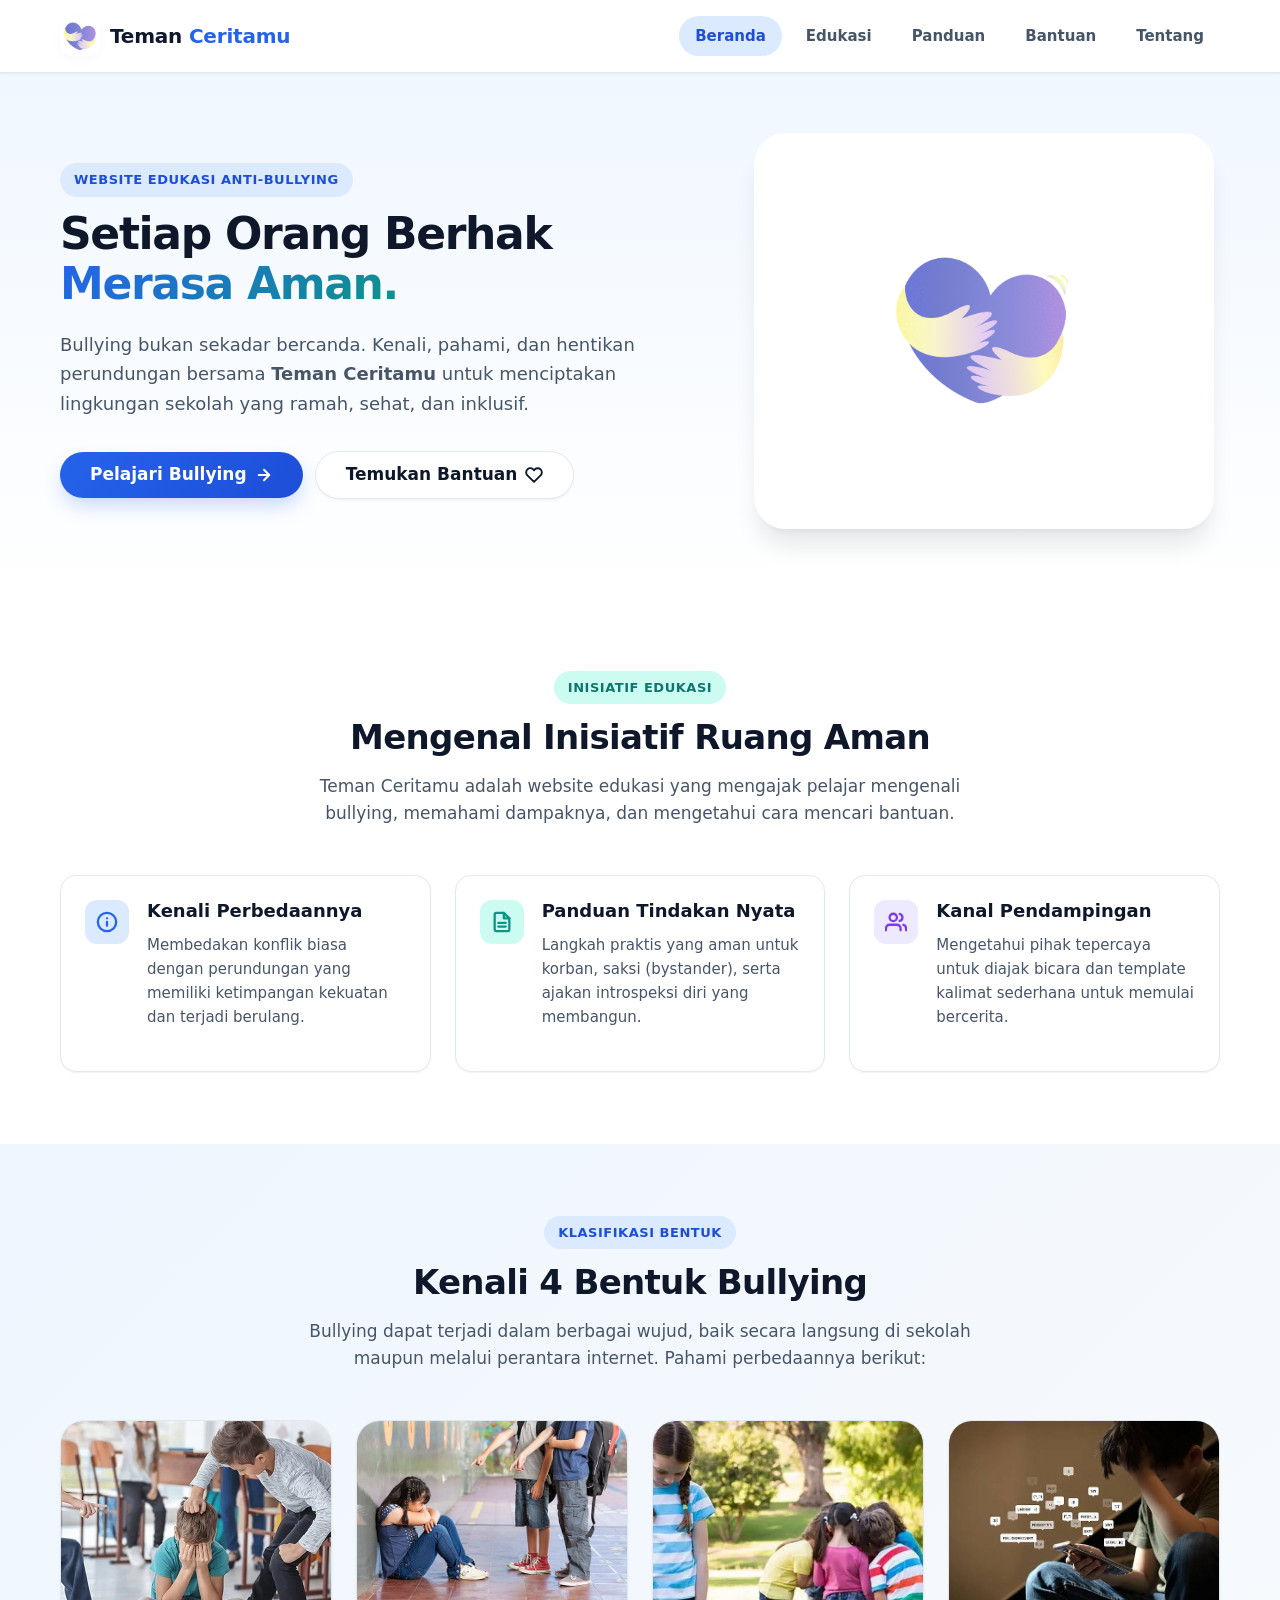
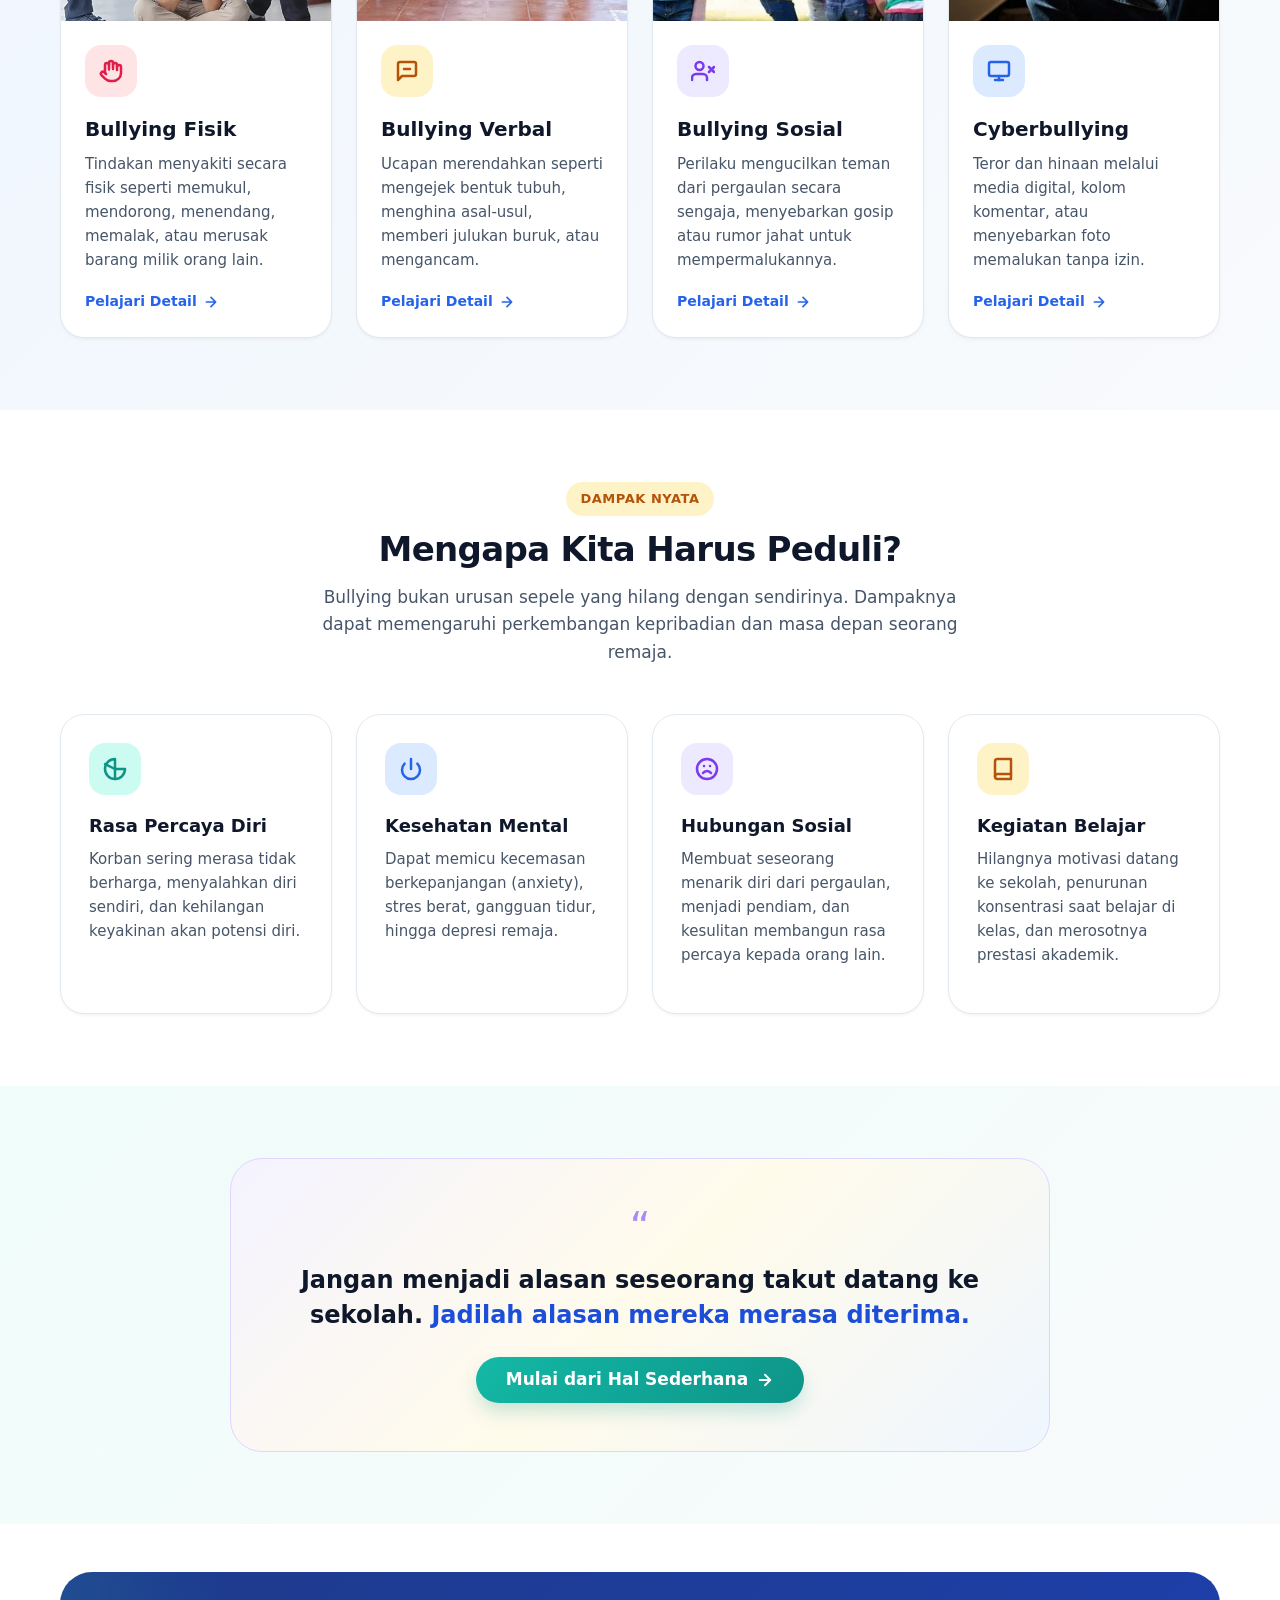
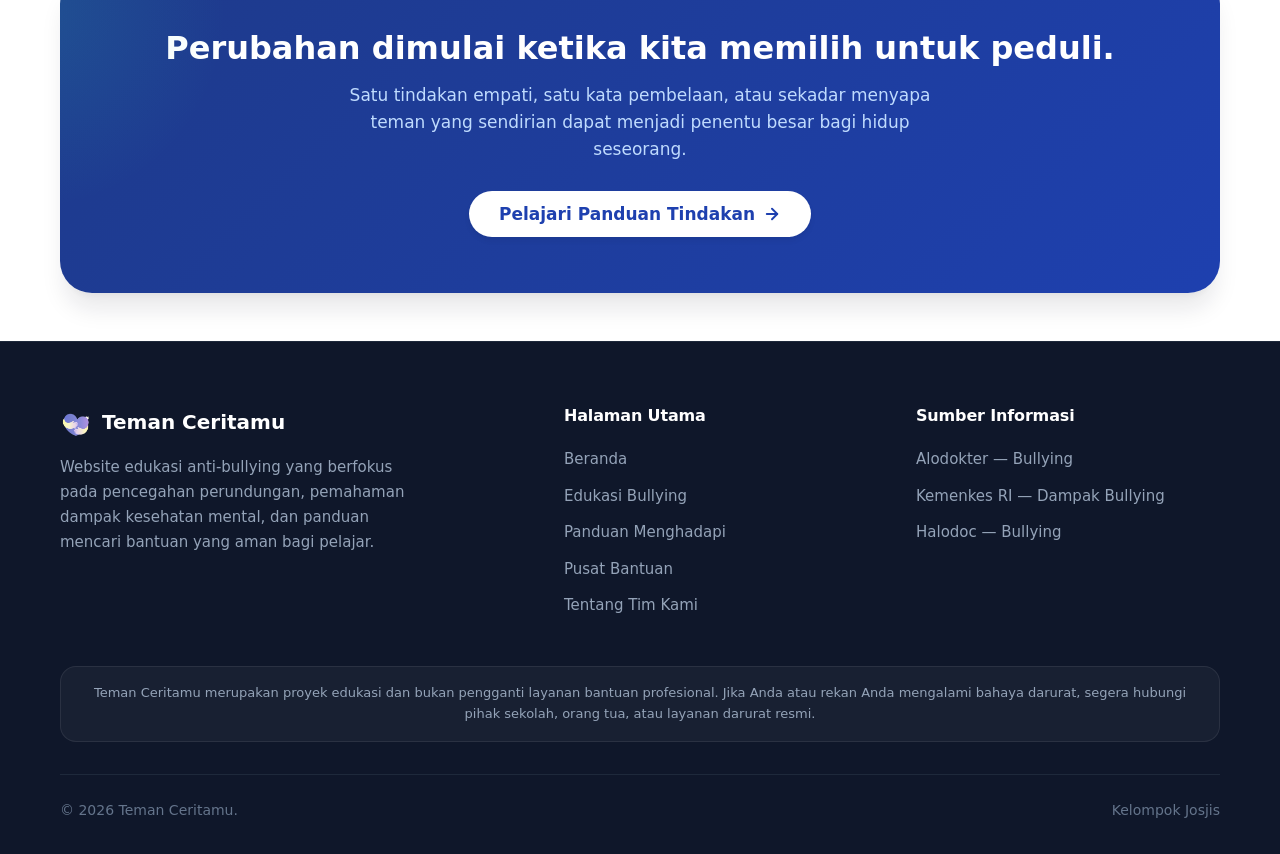
==== commit bcef96a7: "secon" ====
--- a/index.html
+++ b/index.html
@@ -37,7 +37,7 @@
 
       <!-- Menu Navigasi Desktop & Mobile -->
       <nav class="nav-menu" id="navMenu">
-        <a href="index.html" class="nav-link active">sah</a>
+        <a href="index.html" class="nav-link active">Beranda</a>
         <a href="edukasi.html" class="nav-link">Edukasi</a>
         <a href="panduan.html" class="nav-link">Panduan</a>
         <a href="bantuan.html" class="nav-link">Bantuan</a>
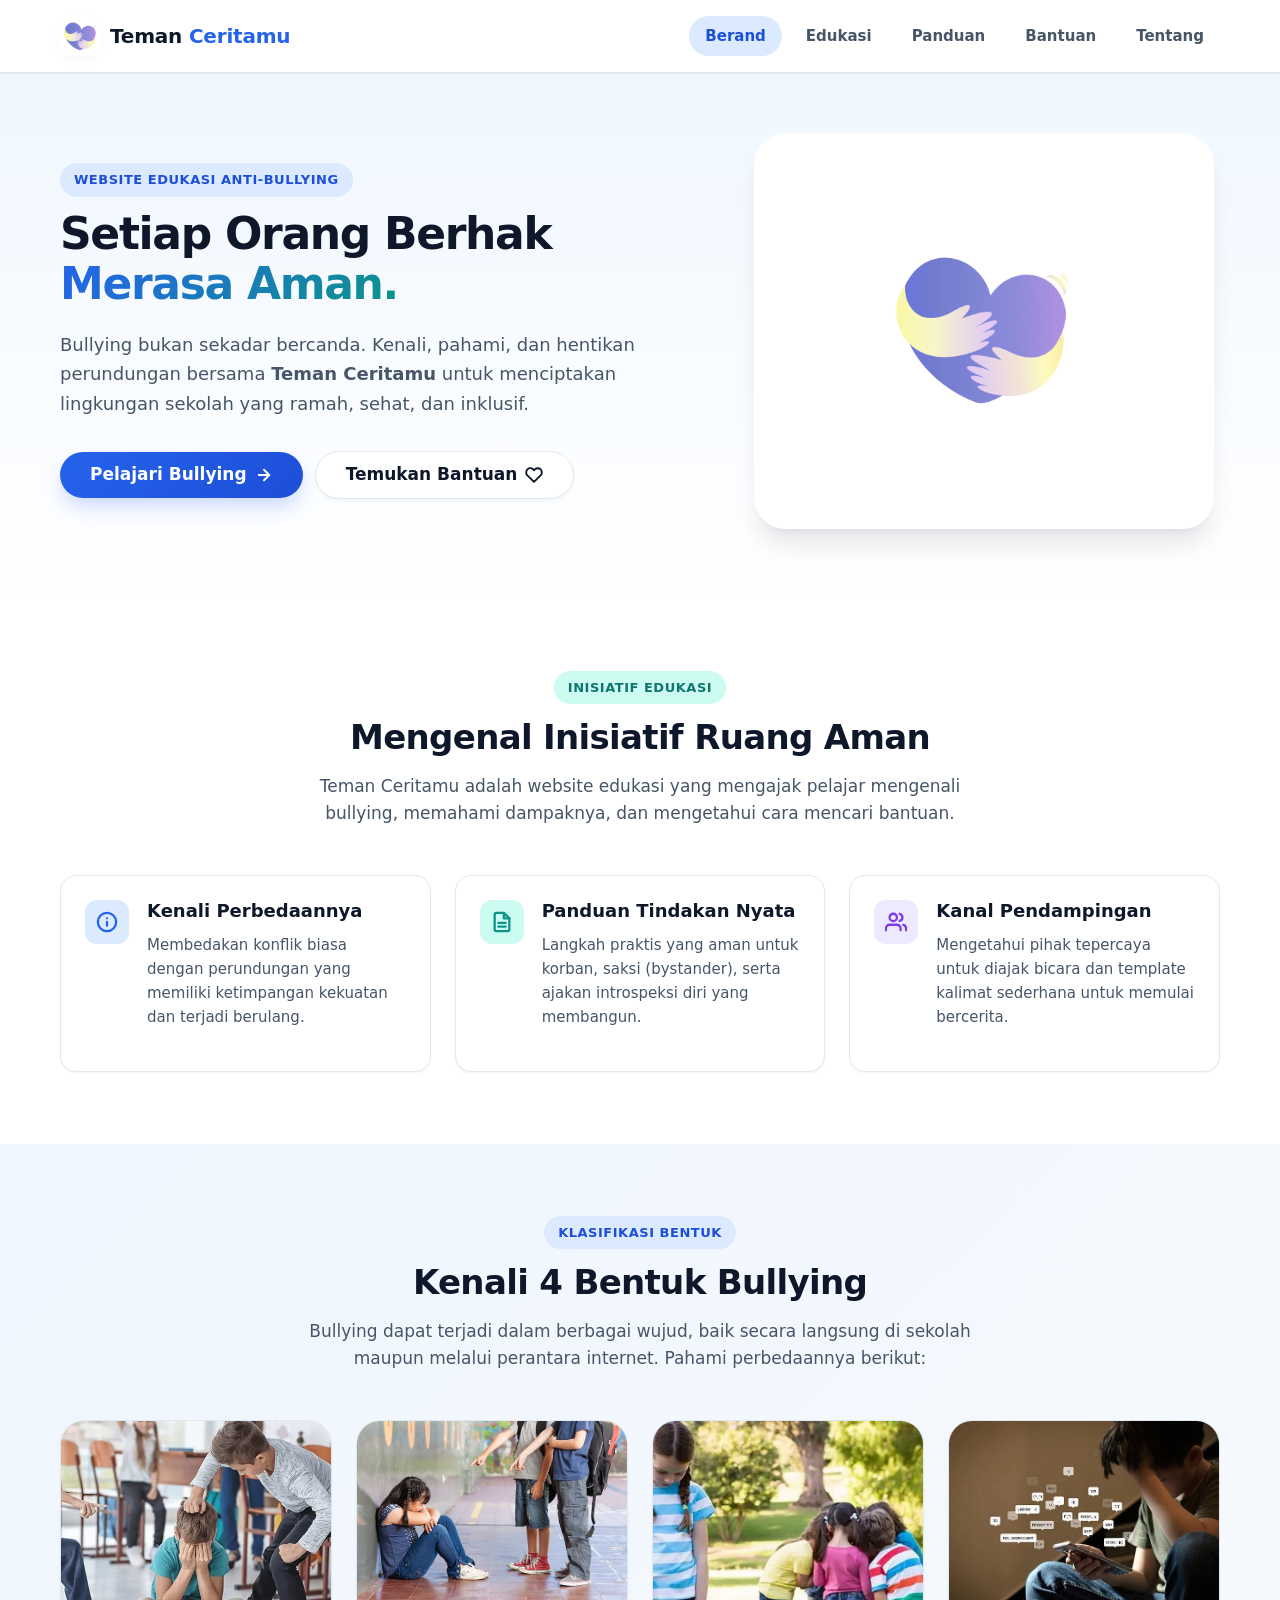
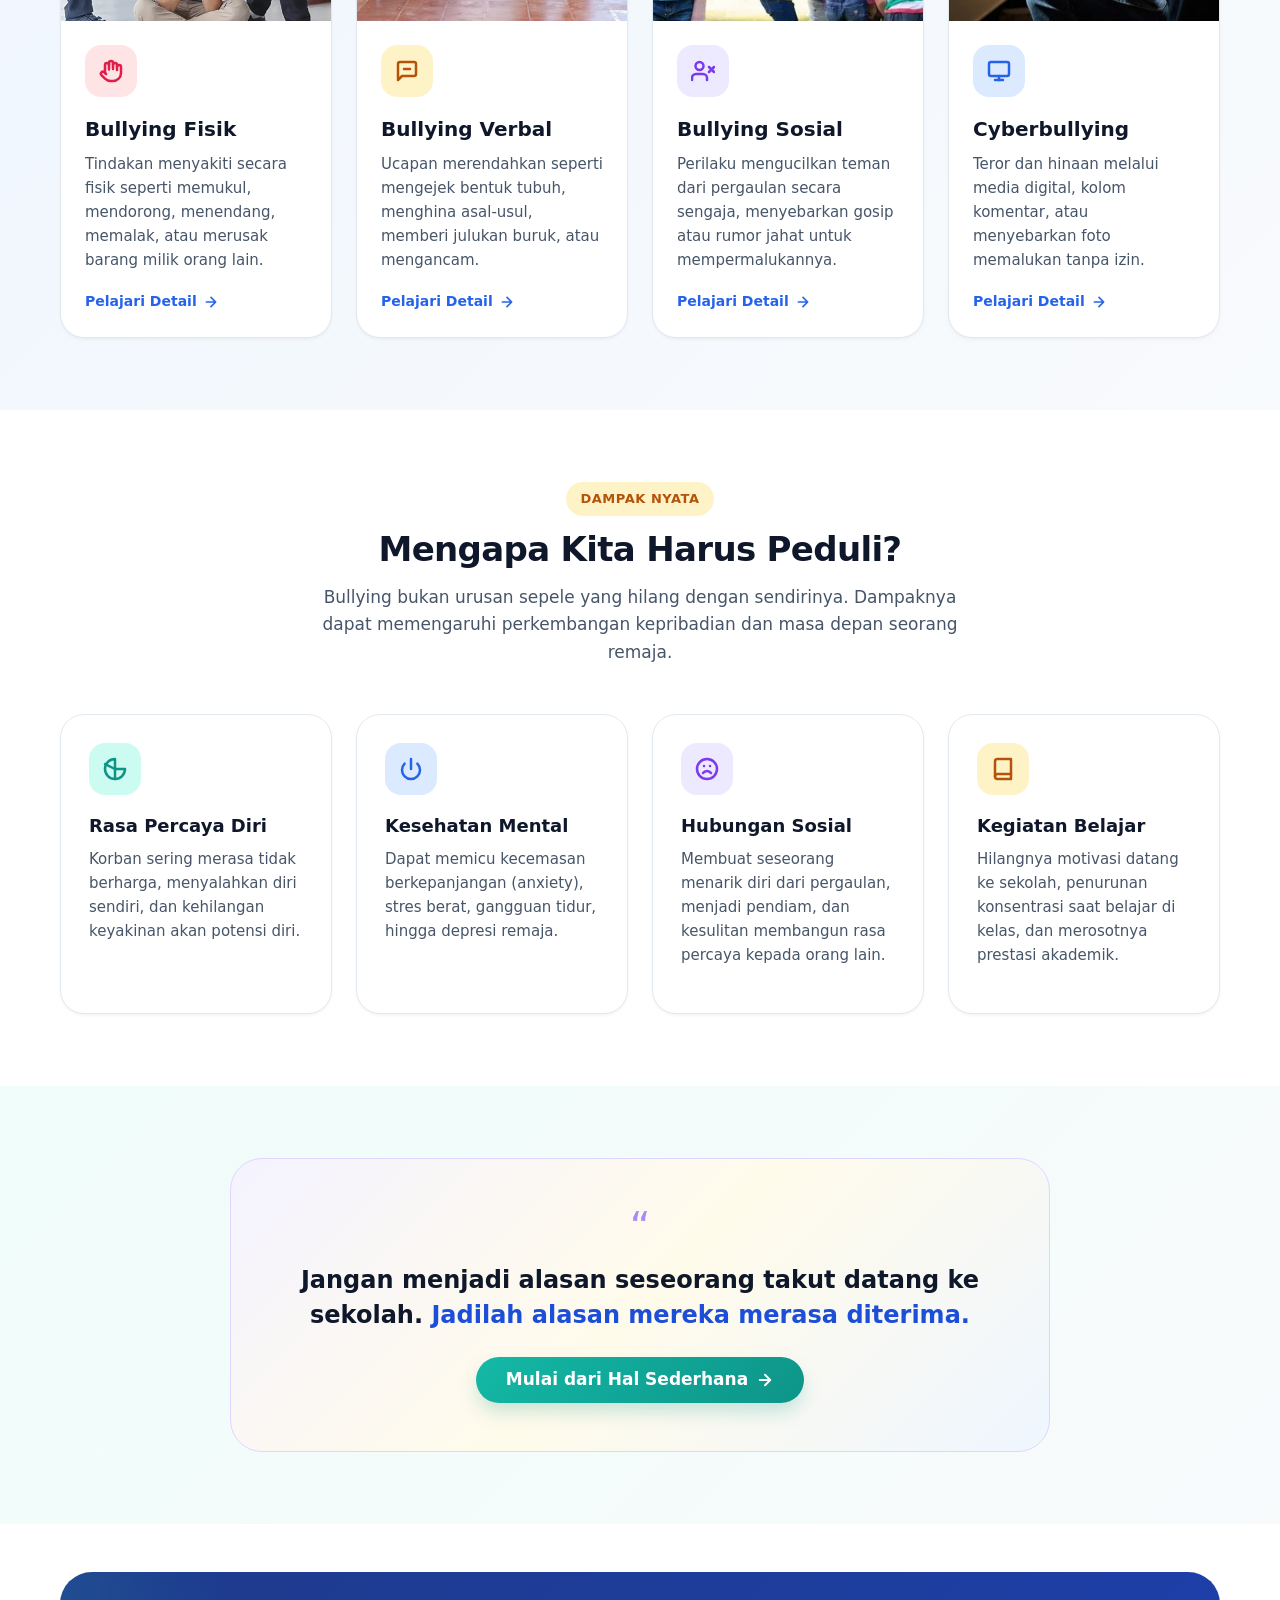
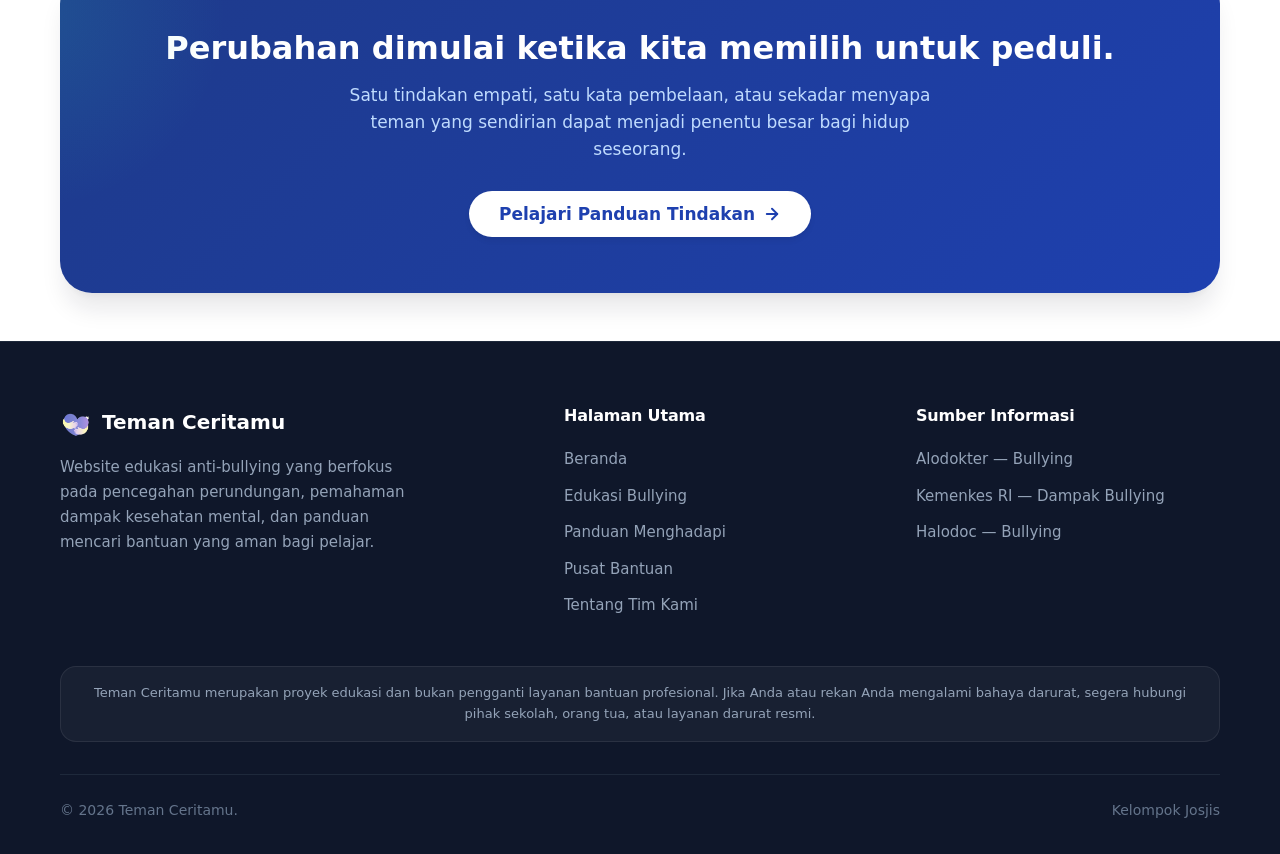
==== commit 281c313e: "Update index.html" ====
--- a/index.html
+++ b/index.html
@@ -37,7 +37,7 @@
 
       <!-- Menu Navigasi Desktop & Mobile -->
       <nav class="nav-menu" id="navMenu">
-        <a href="index.html" class="nav-link active">Beranda</a>
+        <a href="index.html" class="nav-link active">Berand</a>
         <a href="edukasi.html" class="nav-link">Edukasi</a>
         <a href="panduan.html" class="nav-link">Panduan</a>
         <a href="bantuan.html" class="nav-link">Bantuan</a>
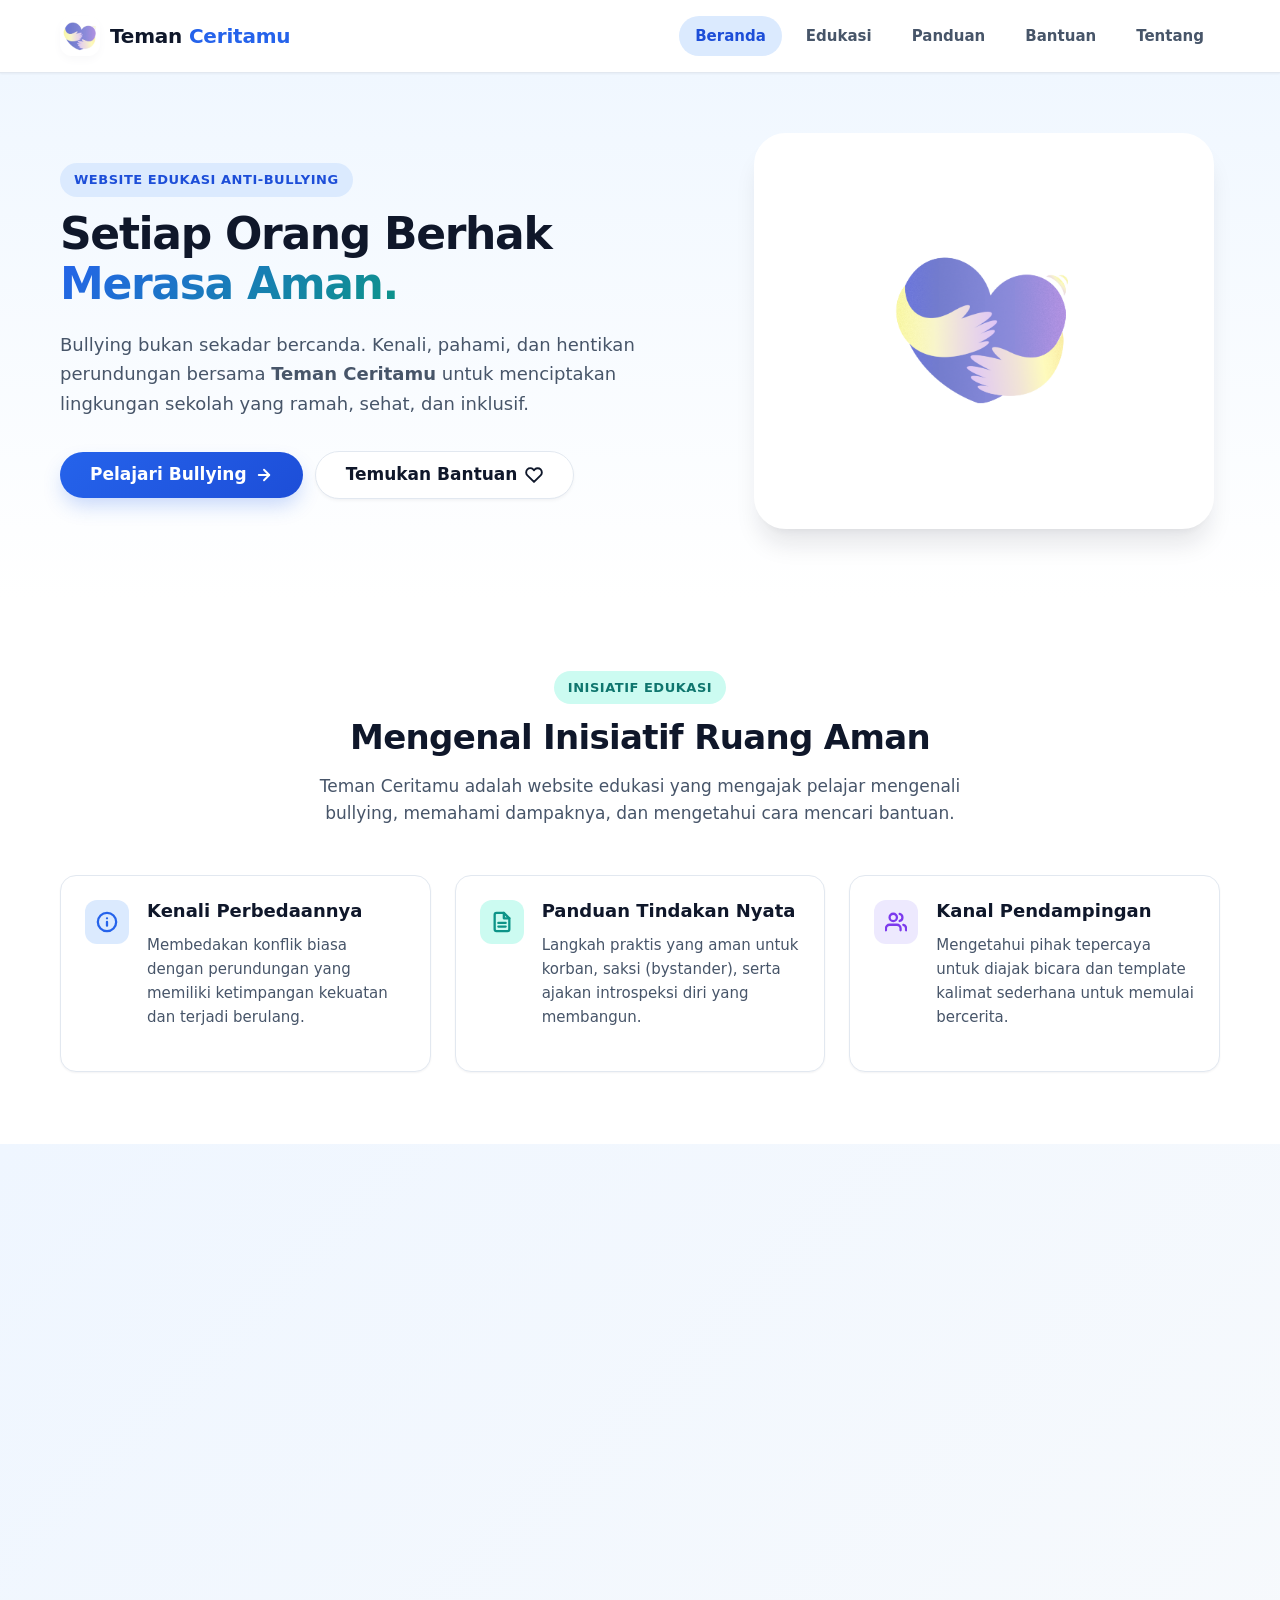
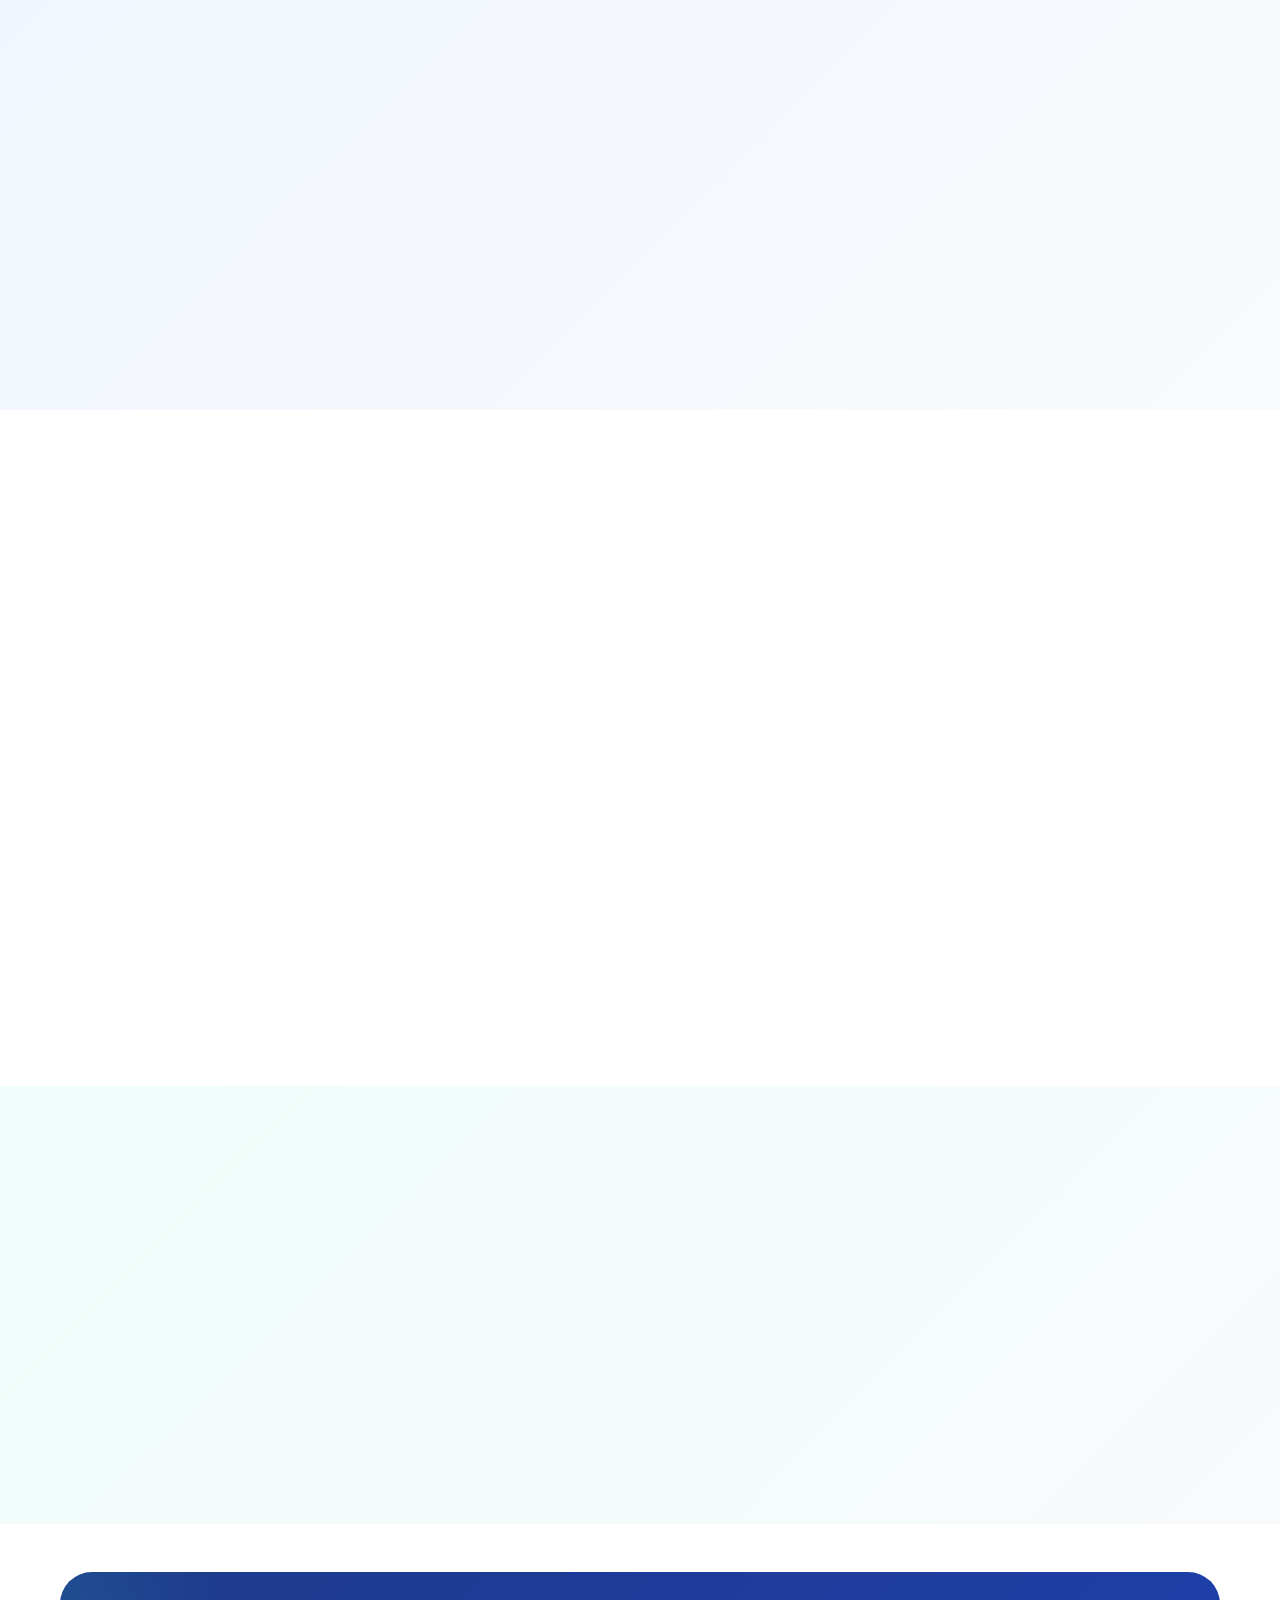
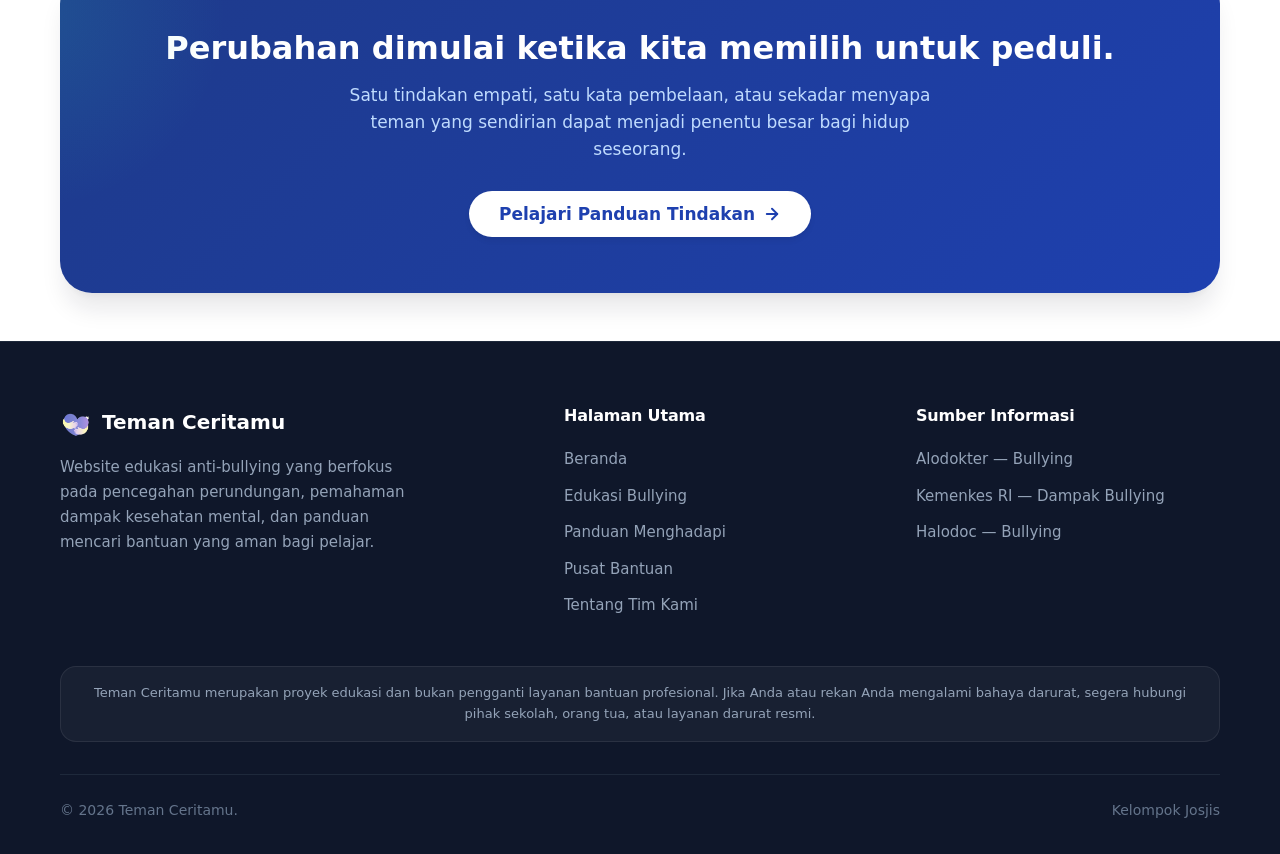
==== commit 43b582e1: "Update index.html" ====
--- a/index.html
+++ b/index.html
@@ -37,7 +37,7 @@
 
       <!-- Menu Navigasi Desktop & Mobile -->
       <nav class="nav-menu" id="navMenu">
-        <a href="index.html" class="nav-link active">Berand</a>
+        <a href="index.html" class="nav-link active">Beranda</a>
         <a href="edukasi.html" class="nav-link">Edukasi</a>
         <a href="panduan.html" class="nav-link">Panduan</a>
         <a href="bantuan.html" class="nav-link">Bantuan</a>
